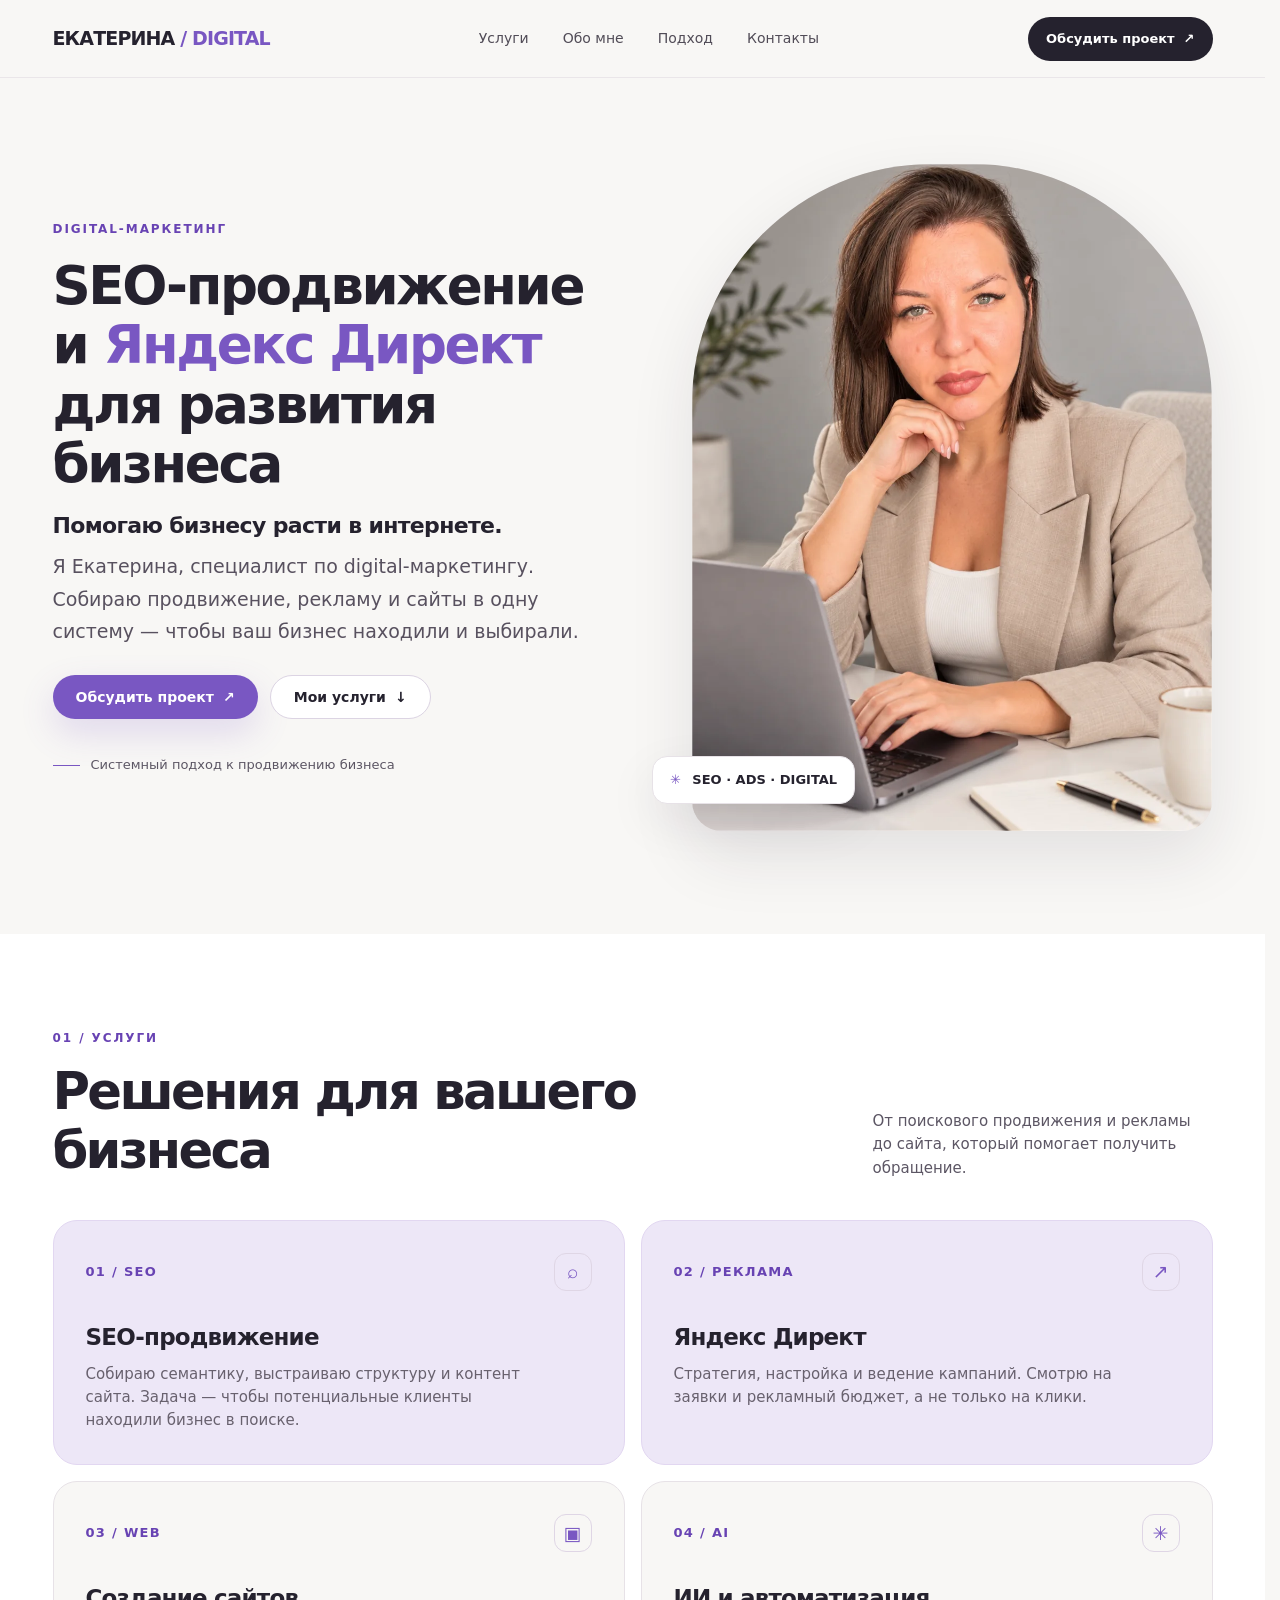
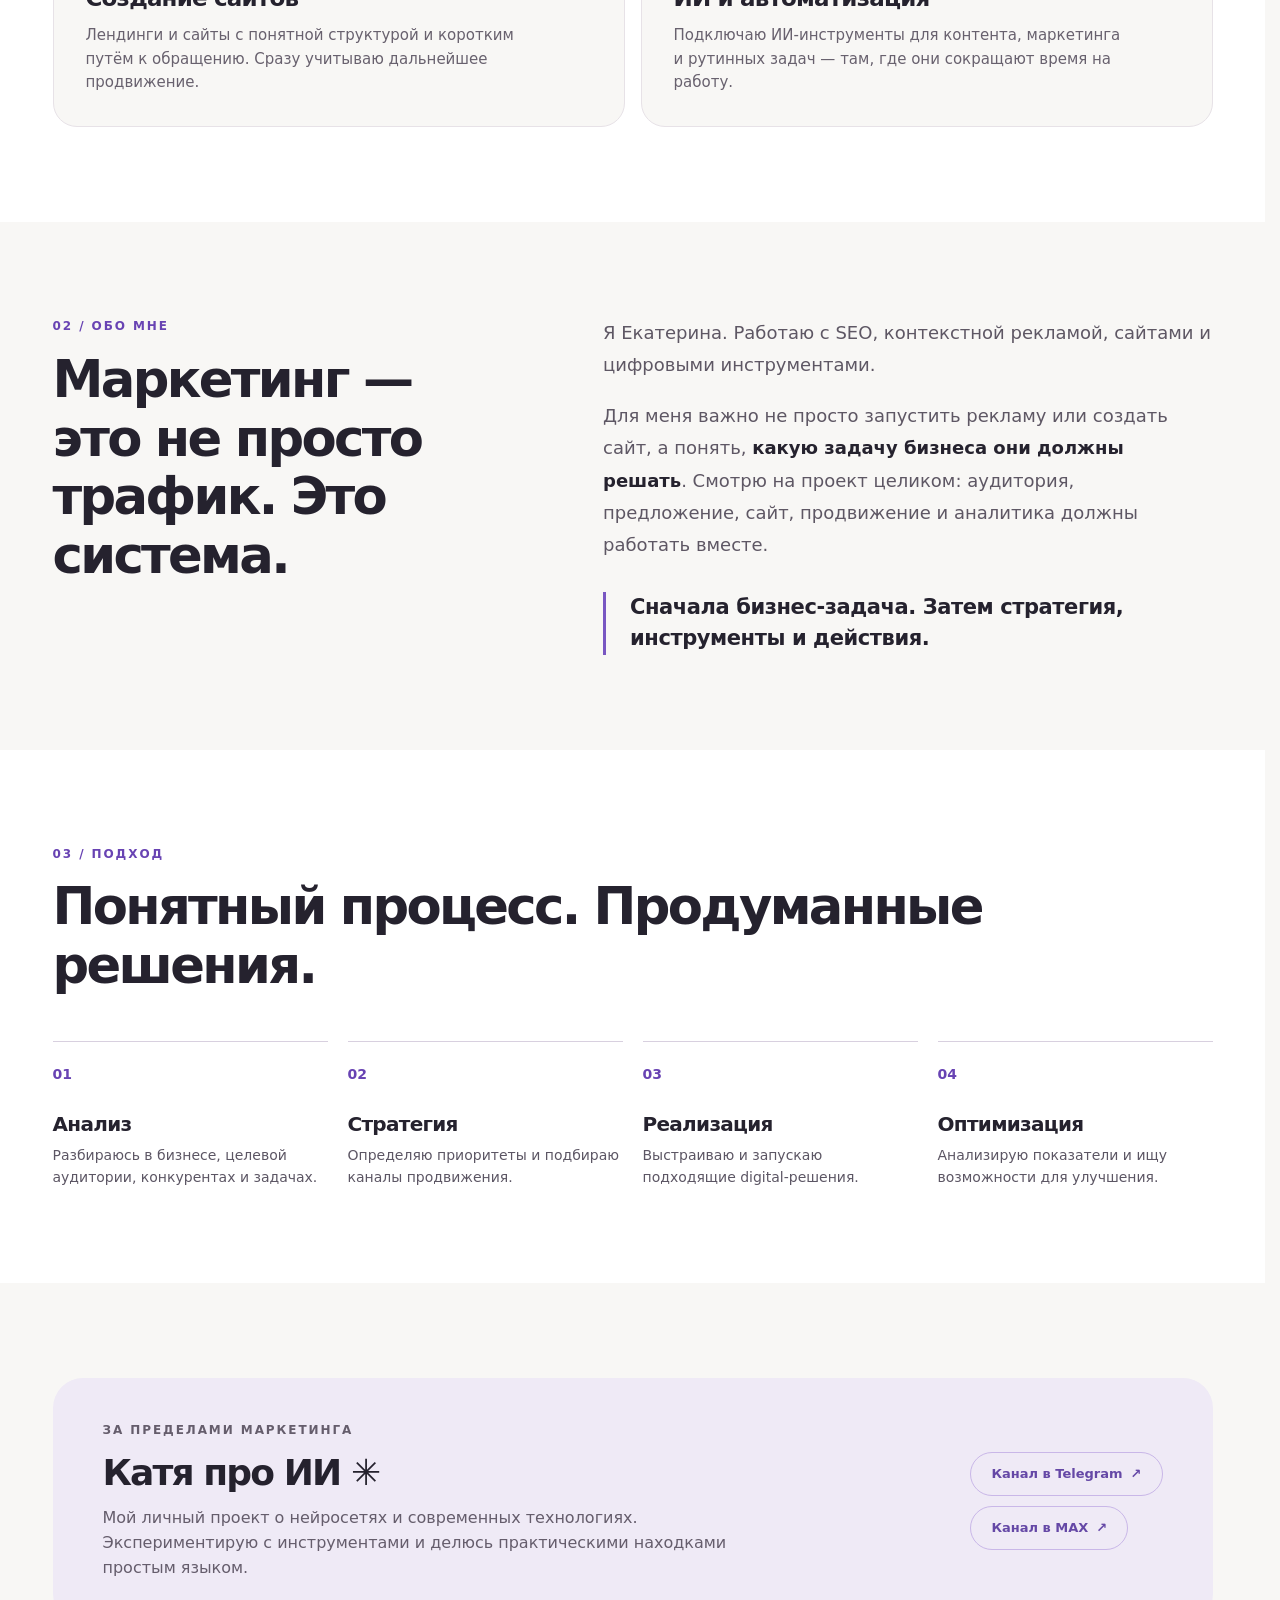
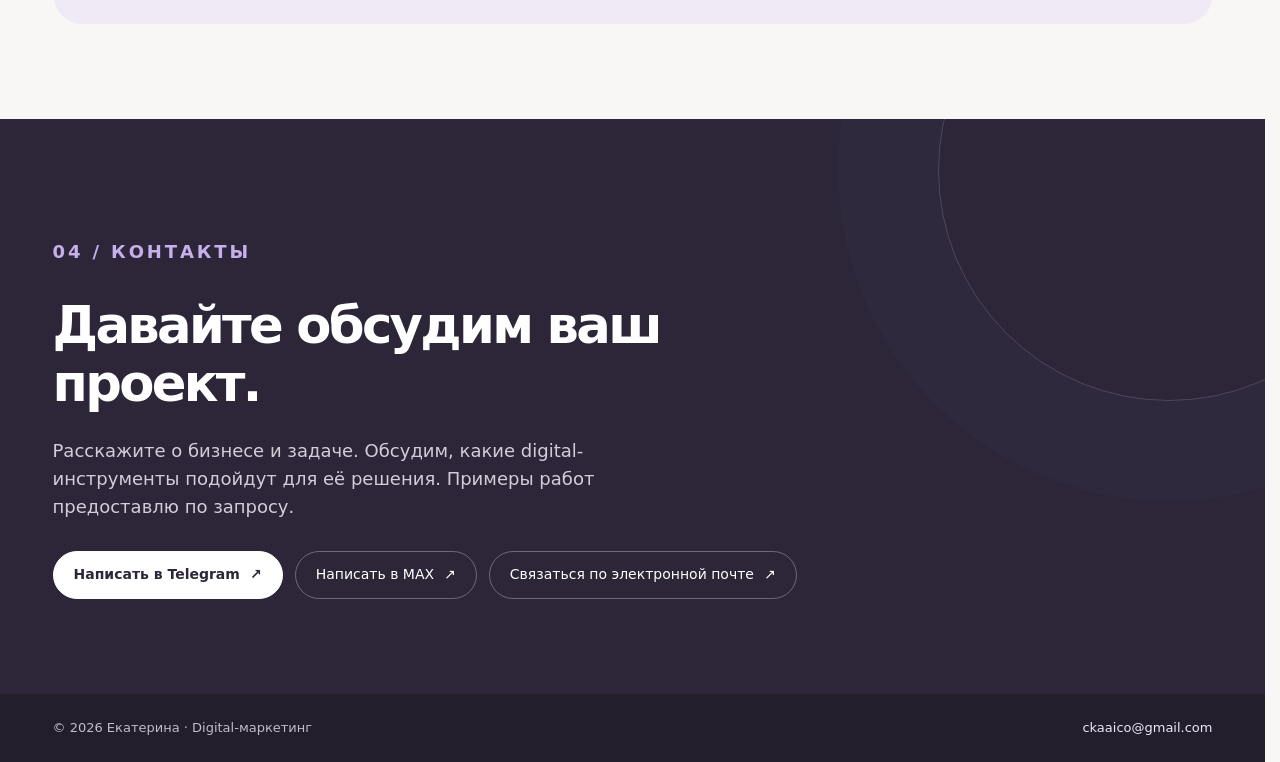
==== index.html @ 47b03be9 "пернос" ====
<!doctype html>
<html lang="ru">
<head>
<meta charset="utf-8">
<!-- Канонический адрес: https://9180760331k-tech.github.io/my-new-site/ -->
<meta name="viewport" content="width=device-width, initial-scale=1">
<meta name="theme-color" content="#f8f7f5">
<title>Екатерина — SEO-продвижение и Яндекс Директ | Digital-маркетолог</title>
<meta name="description" content="SEO-продвижение сайтов, настройка и ведение Яндекс Директ, создание сайтов и цифровые решения для бизнеса. Екатерина — специалист по digital-маркетингу. Обсудить проект.">
<meta name="robots" content="index, follow, max-image-preview:large">
<link rel="canonical" href="https://9180760331k-tech.github.io/my-new-site/">
<meta property="og:locale" content="ru_RU">
<meta property="og:type" content="website">
<meta property="og:site_name" content="Екатерина — Digital-маркетинг">
<meta property="og:title" content="Екатерина — SEO-продвижение и Яндекс Директ | Digital-маркетолог">
<meta property="og:description" content="SEO-продвижение сайтов, настройка и ведение Яндекс Директ, создание сайтов и цифровые решения для бизнеса. Екатерина — специалист по digital-маркетингу. Обсудить проект.">
<meta property="og:url" content="https://9180760331k-tech.github.io/my-new-site/">
<meta property="og:image" content="https://9180760331k-tech.github.io/my-new-site/og-image.jpg">
<meta property="og:image:secure_url" content="https://9180760331k-tech.github.io/my-new-site/og-image.jpg">
<meta property="og:image:type" content="image/jpeg">
<meta property="og:image:width" content="1200">
<meta property="og:image:height" content="630">
<meta property="og:image:alt" content="Екатерина — digital-маркетинг: SEO-продвижение и Яндекс Директ">
<meta name="twitter:card" content="summary_large_image">
<meta name="twitter:title" content="Екатерина — SEO-продвижение и Яндекс Директ | Digital-маркетолог">
<meta name="twitter:description" content="SEO-продвижение сайтов, настройка и ведение Яндекс Директ, создание сайтов и цифровые решения для бизнеса. Екатерина — специалист по digital-маркетингу. Обсудить проект.">
<meta name="twitter:image" content="https://9180760331k-tech.github.io/my-new-site/og-image.jpg">
<link rel="icon" href="favicon.svg" type="image/svg+xml">
<link rel="preload" as="image" href="assets/images/ekaterina.webp" type="image/webp" fetchpriority="high">
<link rel="stylesheet" href="assets/css/style.css">
<!-- Яндекс Вебмастер: после подтверждения сайта добавьте сюда <meta name="yandex-verification" content="КОД"> -->
<script type="application/ld+json">
{
  "@context": "https://schema.org",
  "@type": "Person",
  "name": "Екатерина",
  "jobTitle": "Специалист по digital-маркетингу",
  "description": "Digital-маркетинг: SEO-продвижение, контекстная реклама в Яндекс Директ, создание сайтов и внедрение цифровых инструментов.",
  "email": "ckaaico@gmail.com",
  "url": "https://9180760331k-tech.github.io/my-new-site/",
  "image": "https://9180760331k-tech.github.io/my-new-site/assets/images/ekaterina.webp",
  "sameAs": [
    "https://t.me/KaterinaAbora",
    "https://t.me/ai_s_katey",
    "https://max.ru/u/f9LHodD0cOK8-HxPPA3dqg0-fHJSx7zQ30fWcVkNC36_o7ZW6KzvtNd_kcQ",
    "https://max.ru/channel_katya_pro_al"
  ],
  "knowsAbout": [
    "Digital-маркетинг",
    "SEO",
    "Контекстная реклама",
    "Яндекс Директ",
    "Создание сайтов"
  ]
}
</script>
<noscript>
  <style>
    @media (max-width: 900px) {
      .nav-toggle { display: none !important; }
      .nav {
        display: flex !important;
        position: static !important;
        flex-direction: column;
        width: 100%;
        margin-top: 8px;
        border: 0;
        box-shadow: none;
        background: transparent;
        padding: 0;
      }
      .header-inner { flex-wrap: wrap; }
    }
  </style>
</noscript>
</head>
<body>
<a class="skip-link" href="#hero-title">К содержанию</a>
<header class="header" id="top">
  <div class="container header-inner">
    <a class="brand" href="#top" aria-label="Екатерина — начало страницы">ЕКАТЕРИНА<span class="brand-suffix"> / DIGITAL</span></a>
    <nav class="nav" id="site-nav" aria-label="Основное меню">
      <a href="#services">Услуги</a>
      <a href="#about">Обо мне</a>
      <a href="#approach">Подход</a>
      <a href="#contacts">Контакты</a>
    </nav>
    <div class="header-tools">
      <a class="pill" href="https://t.me/KaterinaAbora" target="_blank" rel="noopener noreferrer" aria-label="Обсудить проект в Telegram">
        <span class="pill-full">Обсудить проект</span>
        <span class="pill-short">Обсудить</span>
        <span aria-hidden="true">↗</span>
      </a>
      <button class="nav-toggle" type="button" aria-expanded="false" aria-controls="site-nav" aria-label="Открыть меню">
        <span class="nav-toggle-icon" aria-hidden="true"><span></span><span></span><span></span></span>
      </button>
    </div>
  </div>
</header>
<main id="content">
  <section class="hero" aria-labelledby="hero-title">
    <div class="container hero-grid">
      <div class="hero-text">
        <p class="eyebrow">Digital-маркетинг</p>
        <h1 id="hero-title" tabindex="-1">SEO-продвижение и <em>Яндекс Директ</em> для развития бизнеса</h1>
        <p class="lead"><strong>Помогаю бизнесу расти в интернете.</strong> Я Екатерина, специалист по digital-маркетингу. Собираю продвижение, рекламу и сайты в одну систему — чтобы ваш бизнес находили и выбирали.</p>
        <div class="buttons">
          <a class="button primary" href="https://t.me/KaterinaAbora" target="_blank" rel="noopener noreferrer">Обсудить проект <span aria-hidden="true">↗</span></a>
          <a class="button secondary" href="#services">Мои услуги <span aria-hidden="true">↓</span></a>
        </div>
        <p class="hero-note">Системный подход к продвижению бизнеса</p>
      </div>
      <div class="portrait-wrap">
        <div class="orbit" aria-hidden="true"></div>
        <div class="portrait-frame">
          <img src="assets/images/ekaterina.webp" width="1000" height="1250" alt="Екатерина — специалист по digital-маркетингу" fetchpriority="high">
        </div>
        <div class="mini-label"><span aria-hidden="true">✳</span> SEO · ADS · DIGITAL</div>
      </div>
    </div>
  </section>

  <section class="section section-white" id="services" tabindex="-1" aria-labelledby="services-title">
    <div class="container">
      <div class="section-heading">
        <div>
          <p class="eyebrow">01 / Услуги</p>
          <h2 id="services-title">Решения для вашего бизнеса</h2>
        </div>
        <p class="section-desc">От поискового продвижения и рекламы до сайта, который помогает получить обращение.</p>
      </div>
      <div class="services">
        <article class="service feature">
          <div class="service-top"><span class="service-number">01 / SEO</span><span class="service-symbol" aria-hidden="true">⌕</span></div>
          <h3>SEO-продвижение</h3>
          <p>Собираю семантику, выстраиваю структуру и контент сайта. Задача — чтобы потенциальные клиенты находили бизнес в поиске.</p>
        </article>
        <article class="service feature">
          <div class="service-top"><span class="service-number">02 / РЕКЛАМА</span><span class="service-symbol" aria-hidden="true">↗</span></div>
          <h3>Яндекс Директ</h3>
          <p>Стратегия, настройка и ведение кампаний. Смотрю на заявки и рекламный бюджет, а не только на клики.</p>
        </article>
        <article class="service">
          <div class="service-top"><span class="service-number">03 / WEB</span><span class="service-symbol" aria-hidden="true">▣</span></div>
          <h3>Создание сайтов</h3>
          <p>Лендинги и сайты с понятной структурой и коротким путём к обращению. Сразу учитываю дальнейшее продвижение.</p>
        </article>
        <article class="service">
          <div class="service-top"><span class="service-number">04 / AI</span><span class="service-symbol" aria-hidden="true">✳</span></div>
          <h3>ИИ и автоматизация</h3>
          <p>Подключаю ИИ-инструменты для контента, маркетинга и рутинных задач — там, где они сокращают время на работу.</p>
        </article>
      </div>
    </div>
  </section>

  <section class="section" id="about" tabindex="-1" aria-labelledby="about-title">
    <div class="container about-grid">
      <div>
        <p class="eyebrow">02 / Обо мне</p>
        <h2 id="about-title">Маркетинг — это не просто трафик. Это система.</h2>
      </div>
      <div class="about-copy">
        <p>Я Екатерина. Работаю с SEO, контекстной рекламой, сайтами и цифровыми инструментами.</p>
        <p>Для меня важно не просто запустить рекламу или создать сайт, а понять, <strong>какую задачу бизнеса они должны решать</strong>. Смотрю на проект целиком: аудитория, предложение, сайт, продвижение и аналитика должны работать вместе.</p>
        <blockquote class="quote">Сначала бизнес-задача. Затем стратегия, инструменты и действия.</blockquote>
      </div>
    </div>
  </section>

  <section class="section section-white" id="approach" tabindex="-1" aria-labelledby="approach-title">
    <div class="container">
      <p class="eyebrow">03 / Подход</p>
      <h2 id="approach-title">Понятный процесс. Продуманные решения.</h2>
      <ol class="steps">
        <li class="step"><span>01</span><h3>Анализ</h3><p>Разбираюсь в бизнесе, целевой аудитории, конкурентах и задачах.</p></li>
        <li class="step"><span>02</span><h3>Стратегия</h3><p>Определяю приоритеты и подбираю каналы продвижения.</p></li>
        <li class="step"><span>03</span><h3>Реализация</h3><p>Выстраиваю и запускаю подходящие digital-решения.</p></li>
        <li class="step"><span>04</span><h3>Оптимизация</h3><p>Анализирую показатели и ищу возможности для улучшения.</p></li>
      </ol>
    </div>
  </section>

  <section class="section" aria-labelledby="project-title">
    <div class="container">
      <div class="side-project">
        <div>
          <p class="eyebrow">За пределами маркетинга</p>
          <h2 id="project-title">Катя про ИИ ✳</h2>
          <p>Мой личный проект о нейросетях и современных технологиях. Экспериментирую с инструментами и делюсь практическими находками простым языком.</p>
        </div>
        <div class="side-links">
          <a class="chip" href="https://t.me/ai_s_katey" target="_blank" rel="noopener noreferrer">Канал в Telegram <span aria-hidden="true">↗</span></a>
          <a class="chip" href="https://max.ru/channel_katya_pro_al" target="_blank" rel="noopener noreferrer">Канал в MAX <span aria-hidden="true">↗</span></a>
        </div>
      </div>
    </div>
  </section>

  <section class="section contact" id="contacts" tabindex="-1" aria-labelledby="contacts-title">
    <div class="container">
      <p class="eyebrow">04 / Контакты</p>
      <h2 id="contacts-title">Давайте обсудим ваш проект.</h2>
      <p>Расскажите о бизнесе и задаче. Обсудим, какие digital-инструменты подойдут для её решения. Примеры работ предоставлю по запросу.</p>
      <address class="contact-links">
        <a href="https://t.me/KaterinaAbora" target="_blank" rel="noopener noreferrer">Написать в Telegram <span aria-hidden="true">↗</span></a>
        <a href="https://max.ru/u/f9LHodD0cOK8-HxPPA3dqg0-fHJSx7zQ30fWcVkNC36_o7ZW6KzvtNd_kcQ" target="_blank" rel="noopener noreferrer">Написать в MAX <span aria-hidden="true">↗</span></a>
        <a href="mailto:ckaaico@gmail.com">Связаться по электронной почте <span aria-hidden="true">↗</span></a>
      </address>
    </div>
  </section>
</main>
<footer class="footer">
  <div class="container footer-inner">
    <span>© <span id="year">2026</span> Екатерина · Digital-маркетинг</span>
    <a href="mailto:ckaaico@gmail.com">ckaaico@gmail.com</a>
  </div>
</footer>
<!-- Яндекс Метрика: вставьте код счётчика сюда, когда появится номер счётчика. Не добавляйте код с пустым или вымышленным id. -->
<script src="assets/js/main.js" defer></script>
</body>
</html>
---- assets/css/style.css ----
:root {
  --ink: #25222e;
  --muted: #5c5664;
  --paper: #f8f7f5;
  --white: #fff;
  --violet: #7957c2;
  --violet-ink: #6843b3;
  --line: #e7e2e7;
  --lav: #ede7f7;
  --radius: 24px;
  color-scheme: light;
}

* { box-sizing: border-box; }

html {
  scroll-behavior: smooth;
  background: var(--paper);
  scrollbar-gutter: stable;
}

body {
  margin: 0;
  background: var(--paper);
  color: var(--ink);
  font-family: Inter, "Segoe UI", system-ui, -apple-system, BlinkMacSystemFont, Arial, sans-serif;
  line-height: 1.55;
}

body.nav-lock { overflow: hidden; }

img { max-width: 100%; }

a { color: inherit; }

a:focus-visible,
button:focus-visible,
.skip-link:focus-visible {
  outline: 3px solid var(--ink);
  outline-offset: 3px;
}

.contact a:focus-visible,
.footer a:focus-visible {
  outline-color: #fff;
}

.skip-link {
  position: absolute;
  left: 16px;
  top: 12px;
  z-index: 30;
  transform: translateY(-160%);
  padding: 10px 16px;
  border-radius: 999px;
  background: #fff;
  color: var(--ink);
  font-weight: 700;
  text-decoration: none;
}

.skip-link:focus {
  transform: none;
}

.container {
  width: min(1160px, calc(100% - 48px));
  margin: auto;
}

.header {
  position: sticky;
  top: 0;
  z-index: 10;
  background: rgba(248, 247, 245, 0.93);
  backdrop-filter: blur(16px);
  border-bottom: 1px solid rgba(231, 226, 231, 0.8);
}

.header-inner {
  position: relative;
  display: flex;
  justify-content: space-between;
  align-items: center;
  min-height: 77px;
  gap: 18px;
}

.brand {
  font-size: 19px;
  font-weight: 800;
  letter-spacing: -0.045em;
  text-decoration: none;
  white-space: nowrap;
}

.brand span { color: var(--violet); }

.nav {
  display: flex;
  gap: 30px;
  align-items: center;
}

.nav a {
  text-decoration: none;
  color: #514c57;
  font-size: 14px;
  font-weight: 500;
  padding: 10px 2px;
}

.nav a:hover { color: var(--violet-ink); }

.header-tools {
  display: flex;
  align-items: center;
  gap: 8px;
  flex-shrink: 0;
}

.nav-toggle {
  display: none;
  width: 44px;
  height: 44px;
  padding: 0;
  border: 1px solid #dcd4e3;
  border-radius: 14px;
  background: #fff;
  color: var(--ink);
  align-items: center;
  justify-content: center;
  flex-shrink: 0;
  cursor: pointer;
}

.nav-toggle-icon {
  position: relative;
  display: block;
  width: 18px;
  height: 14px;
}

.nav-toggle-icon span {
  position: absolute;
  left: 0;
  width: 18px;
  height: 2px;
  border-radius: 2px;
  background: currentColor;
  transition: transform 0.2s, opacity 0.2s, top 0.2s;
}

.nav-toggle-icon span:nth-child(1) { top: 0; }
.nav-toggle-icon span:nth-child(2) { top: 6px; }
.nav-toggle-icon span:nth-child(3) { top: 12px; }

.header.is-open .nav-toggle-icon span:nth-child(1) {
  top: 6px;
  transform: rotate(45deg);
}

.header.is-open .nav-toggle-icon span:nth-child(2) { opacity: 0; }

.header.is-open .nav-toggle-icon span:nth-child(3) {
  top: 6px;
  transform: rotate(-45deg);
}

.pill,
.button {
  display: inline-flex;
  align-items: center;
  justify-content: center;
  gap: 9px;
  min-height: 44px;
  border-radius: 999px;
  text-decoration: none;
  font-weight: 700;
  font-family: inherit;
  line-height: 1.2;
  transition: transform 0.2s, background 0.2s, box-shadow 0.2s, border-color 0.2s;
}

.pill {
  padding: 0 18px;
  background: var(--ink);
  color: #fff;
  font-size: 13px;
}

.pill-short { display: none; }

.pill:hover,
.button:hover { transform: translateY(-2px); }

button { font-family: inherit; }

.hero {
  padding: 86px 0 103px;
  overflow: hidden;
}

.hero-grid {
  display: grid;
  grid-template-columns: 1.05fr 0.95fr;
  align-items: center;
  gap: 64px;
}

.hero-grid > *,
.services > *,
.about-grid > *,
.steps > * { min-width: 0; }

.eyebrow {
  margin: 0;
  font-size: 12px;
  letter-spacing: 0.16em;
  font-weight: 800;
  text-transform: uppercase;
  color: var(--violet-ink);
}

h1, h2, h3, p { margin-top: 0; }

h1, h2, h3 { overflow-wrap: break-word; }

h1 {
  font-size: clamp(32px, 4.15vw, 56px);
  line-height: 1.12;
  letter-spacing: -0.045em;
  font-weight: 800;
  margin: 18px 0 16px;
  scroll-margin-top: 96px;
}

h1 em {
  font-style: normal;
  color: var(--violet);
}

.lead {
  margin: 0;
  font-size: 19px;
  line-height: 1.7;
  color: #58515f;
  max-width: 560px;
}

.lead strong {
  display: block;
  margin-bottom: 10px;
  color: var(--ink);
  font-size: clamp(18px, 2vw, 22px);
  font-weight: 600;
  letter-spacing: -0.03em;
  line-height: 1.35;
}

.buttons {
  display: flex;
  gap: 12px;
  flex-wrap: wrap;
  margin-top: 28px;
}

.button {
  padding: 0 23px;
  font-size: 14px;
}

.button.primary {
  background: var(--violet);
  color: #fff;
  box-shadow: 0 14px 35px rgba(121, 87, 194, 0.19);
}

.button.primary:hover { background: #6843b3; }

.button.secondary {
  border: 1px solid #dcd4e3;
  background: #fff;
  color: var(--ink);
}

.hero-note {
  display: flex;
  gap: 11px;
  align-items: center;
  margin: 36px 0 0;
  font-size: 13px;
  color: var(--muted);
}

.hero-note::before {
  content: "";
  display: block;
  width: 27px;
  height: 1px;
  background: var(--violet);
  flex-shrink: 0;
}

.portrait-wrap { position: relative; }

.orbit {
  position: absolute;
  border: 1px solid #d8cbed;
  border-radius: 50%;
  height: 530px;
  width: 530px;
  right: -85px;
  top: 5%;
  z-index: -1;
}

.portrait-frame {
  position: relative;
  isolation: isolate;
  border-radius: 240px 240px 30px 30px;
  overflow: hidden;
  background: #e9e3e0;
  box-shadow: 0 26px 65px rgba(43, 34, 52, 0.1);
  aspect-ratio: 0.78;
}

.portrait-frame img {
  height: 100%;
  width: 100%;
  object-fit: cover;
  object-position: 50% 28%;
  display: block;
}

.portrait-frame::after {
  content: "";
  position: absolute;
  inset: 0;
  box-shadow: inset 0 0 0 1px rgba(255, 255, 255, 0.25);
  pointer-events: none;
}

.mini-label {
  position: absolute;
  bottom: 27px;
  left: -40px;
  background: #fff;
  border: 1px solid var(--line);
  box-shadow: 0 18px 50px rgba(35, 26, 55, 0.08);
  border-radius: 15px;
  padding: 13px 17px;
  font-weight: 700;
  font-size: 13px;
}

.mini-label span {
  color: var(--violet);
  margin-right: 7px;
}

.section {
  padding: 95px 0;
  scroll-margin-top: 96px;
}

.section-white { background: var(--white); }

.section-heading {
  display: flex;
  justify-content: space-between;
  align-items: end;
  gap: 30px;
  margin-bottom: 40px;
}

.section-heading h2 { max-width: 720px; }

h2 {
  font-size: clamp(34px, 4vw, 52px);
  letter-spacing: -0.052em;
  line-height: 1.15;
  margin: 14px 0 0;
}

h3 {
  font-size: 23px;
  letter-spacing: -0.035em;
  line-height: 1.3;
  margin-bottom: 10px;
}

.section-desc {
  max-width: 340px;
  color: var(--muted);
  font-size: 15px;
  margin: 0;
}

.services {
  display: grid;
  grid-template-columns: repeat(2, minmax(0, 1fr));
  gap: 16px;
}

.service {
  border: 1px solid var(--line);
  background: var(--paper);
  padding: 32px;
  border-radius: var(--radius);
  min-height: 228px;
}

.service.feature {
  background: var(--lav);
  border-color: #e2d7f1;
}

.service-top {
  display: flex;
  justify-content: space-between;
  align-items: center;
  margin-bottom: 32px;
}

.service-number {
  font-size: 13px;
  letter-spacing: 0.1em;
  font-weight: 800;
  color: var(--violet-ink);
}

.service-symbol {
  width: 38px;
  height: 38px;
  border: 1px solid #dfd6e5;
  border-radius: 12px;
  display: grid;
  place-items: center;
  color: var(--violet);
  font-size: 19px;
}

.service p {
  margin: 0;
  color: #68616e;
  max-width: 460px;
  font-size: 15px;
}

.about-grid {
  display: grid;
  grid-template-columns: 0.85fr 1.15fr;
  gap: 100px;
}

.about-copy {
  font-size: 18px;
  color: #5e5764;
  line-height: 1.8;
}

.about-copy p { margin: 0 0 1em; }

.about-copy p:last-of-type { margin-bottom: 0; }

.about-copy strong { color: var(--ink); }

.quote {
  border: 0;
  border-left: 3px solid var(--violet);
  padding-left: 24px;
  margin: 30px 0 0;
  font-size: 21px;
  font-weight: 600;
  letter-spacing: -0.02em;
  line-height: 1.5;
  color: var(--ink);
}

.steps {
  display: grid;
  grid-template-columns: repeat(4, minmax(0, 1fr));
  gap: 20px;
  margin: 46px 0 0;
  padding: 0;
  list-style: none;
}

.step { border-top: 1px solid #d8d0df; padding-top: 20px; }

.step span {
  font-weight: 800;
  color: var(--violet-ink);
  font-size: 14px;
}

.step h3 { font-size: 20px; margin: 24px 0 8px; }

.step p {
  color: var(--muted);
  font-size: 14px;
  margin: 0;
}

.side-project {
  display: flex;
  justify-content: space-between;
  gap: 40px;
  align-items: center;
  background: #efeaf6;
  border-radius: 30px;
  padding: 43px 50px;
}

.side-project h2 {
  margin: 12px 0 13px;
  font-size: 36px;
}

.side-project p {
  max-width: 630px;
  color: #655d6c;
  margin: 0;
}

.side-links {
  display: flex;
  flex-direction: column;
  align-items: flex-start;
  gap: 10px;
  flex-shrink: 0;
}

.chip {
  display: inline-flex;
  align-items: center;
  justify-content: center;
  gap: 8px;
  min-height: 44px;
  margin: 0;
  border: 1px solid #c9b7e8;
  white-space: nowrap;
  border-radius: 999px;
  padding: 10px 20px;
  color: #6548a6;
  font-size: 13px;
  font-weight: 700;
  text-decoration: none;
}

a.chip:hover {
  border-color: #7957c2;
  color: #6843b3;
}

.contact {
  background: #2c2638;
  color: #fff;
  position: relative;
  overflow: hidden;
}

.contact::before {
  content: "";
  position: absolute;
  width: 460px;
  height: 460px;
  border-radius: 50%;
  border: 1px solid #514760;
  right: -135px;
  top: -180px;
  box-shadow: 0 0 0 100px rgba(132, 100, 190, 0.04);
}

.contact h2 { max-width: 750px; }

.contact .eyebrow { color: #c6afea; }

.contact p {
  font-size: 18px;
  color: #d4ccd9;
  max-width: 600px;
  margin: 24px 0 30px;
}

.contact-links {
  display: flex;
  gap: 12px;
  flex-wrap: wrap;
  position: relative;
  margin: 0;
  font-style: normal;
}

.contact-links a {
  display: inline-flex;
  gap: 10px;
  align-items: center;
  justify-content: center;
  min-height: 48px;
  border: 1px solid #70667a;
  border-radius: 999px;
  padding: 12px 20px;
  color: #fff;
  text-decoration: none;
  font-size: 14px;
}

.contact-links a:first-child {
  background: #fff;
  color: #2c2638;
  border-color: #fff;
  font-weight: 700;
}

.contact-links a:hover { border-color: #d3bdf0; }

.footer {
  padding: 24px 0;
  background: #221e2b;
  color: #c4bcc8;
  font-size: 13px;
}

.footer-inner {
  display: flex;
  justify-content: space-between;
  gap: 20px;
}

.footer a {
  color: #efe6fb;
  text-decoration: none;
}

.footer a:hover { text-decoration: underline; }

section[tabindex="-1"]:focus {
  outline: none;
}

@media (max-width: 900px) {
  .header-inner { gap: 10px; }
  .nav-toggle { display: inline-flex; }

  .nav {
    display: none;
    position: absolute;
    z-index: 20;
    top: calc(100% + 8px);
    left: 0;
    right: 0;
    flex-direction: column;
    align-items: stretch;
    gap: 0;
    padding: 6px 0 12px;
    background: rgba(248, 247, 245, 0.98);
    border: 1px solid rgba(231, 226, 231, 0.95);
    border-radius: 18px;
    box-shadow: 0 18px 40px rgba(35, 26, 55, 0.08);
  }

  .header.is-open .nav { display: flex; }

  .nav a {
    min-height: 48px;
    padding: 12px 16px;
    font-size: 16px;
    font-weight: 600;
    display: flex;
    align-items: center;
  }

  .hero { padding: 55px 0 75px; }
  .hero-grid { gap: 28px; }
  .mini-label { left: -12px; }
  .orbit { display: none; }
  .about-grid { gap: 45px; }
  .steps { grid-template-columns: repeat(2, minmax(0, 1fr)); }
}

@media (max-width: 640px) {
  .container { width: min(100% - 32px, 500px); }
  .header-inner { min-height: 67px; }
  .brand { font-size: 16px; }
  .pill { padding: 0 14px; font-size: 13px; }
  .hero { padding: 40px 0 64px; }
  .hero-grid {
    grid-template-columns: 1fr;
    gap: 36px;
  }
  .hero-text { order: 1; }
  .portrait-wrap {
    order: 2;
    max-width: 390px;
    width: 90%;
    margin: auto;
  }
  .portrait-frame {
    aspect-ratio: 0.94;
    border-radius: 190px 190px 24px 24px;
  }
  .mini-label {
    left: 0;
    bottom: 18px;
    font-size: 12px;
    max-width: calc(100% - 8px);
  }
  .eyebrow { font-size: 11px; letter-spacing: 0.12em; }
  h1 {
    font-size: clamp(30px, 8.4vw, 40px);
    margin: 14px 0 12px;
  }
  .lead { font-size: 16px; }
  .hero-note { margin-top: 24px; }
  .section { padding: 68px 0; }
  .section-heading { display: block; }
  .section-desc { margin-top: 16px; }
  .services,
  .about-grid { grid-template-columns: 1fr; gap: 12px; }
  .service { min-height: 0; padding: 24px; }
  .service-top { margin-bottom: 19px; }
  .steps { gap: 18px; }
  .side-project {
    display: block;
    padding: 29px 24px;
  }
  .side-project h2 { font-size: 31px; }
  .side-links { margin-top: 23px; }
  .contact-links { flex-direction: column; align-items: stretch; }
  .footer-inner { flex-direction: column; gap: 8px; }
  .about-copy { font-size: 16px; }
  .quote { font-size: 19px; }
}

@media (max-width: 480px) {
  .brand-suffix { display: none; }
  .header-inner { gap: 8px; }
}

@media (max-width: 360px) {
  .pill-full { display: none; }
  .pill-short { display: inline; }
}

@media (prefers-reduced-motion: reduce) {
  html { scroll-behavior: auto; }

  *,
  *::before,
  *::after {
    transition: none !important;
    animation: none !important;
  }

  .pill:hover,
  .button:hover { transform: none; }
}
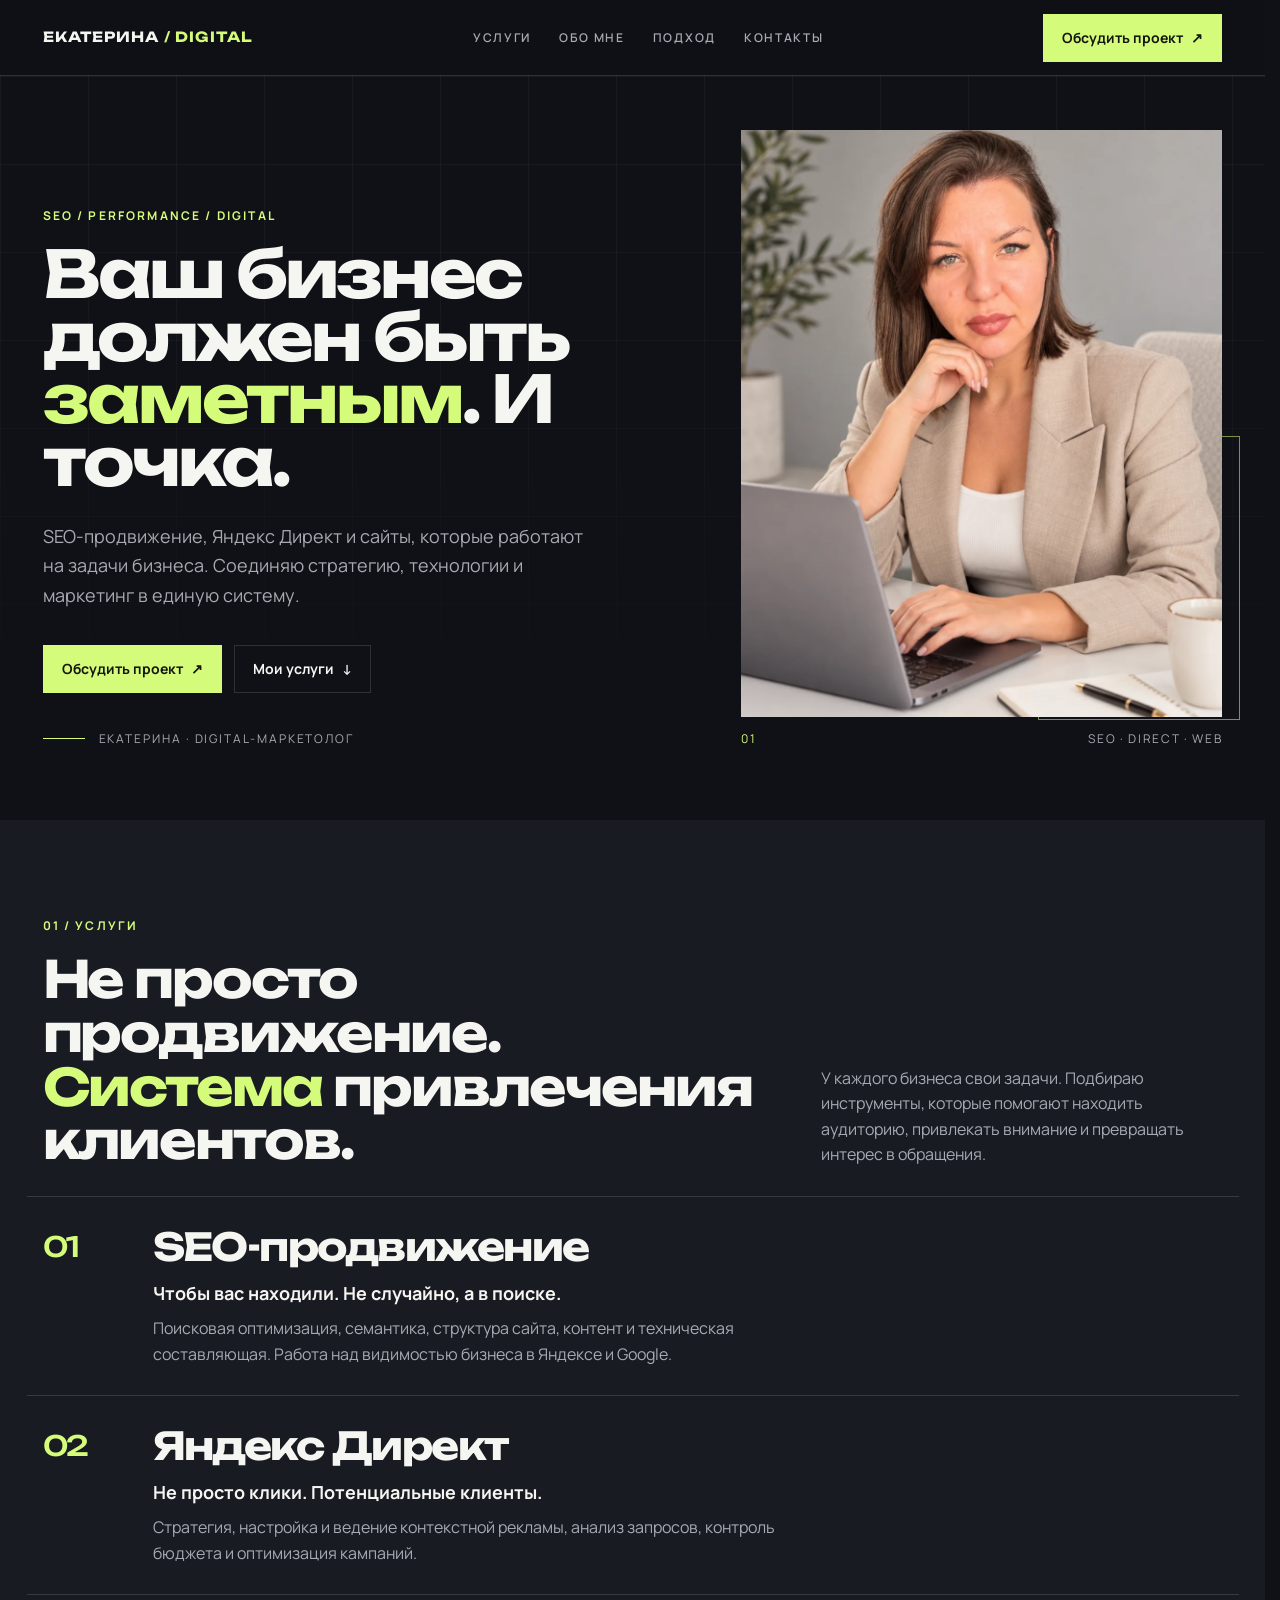
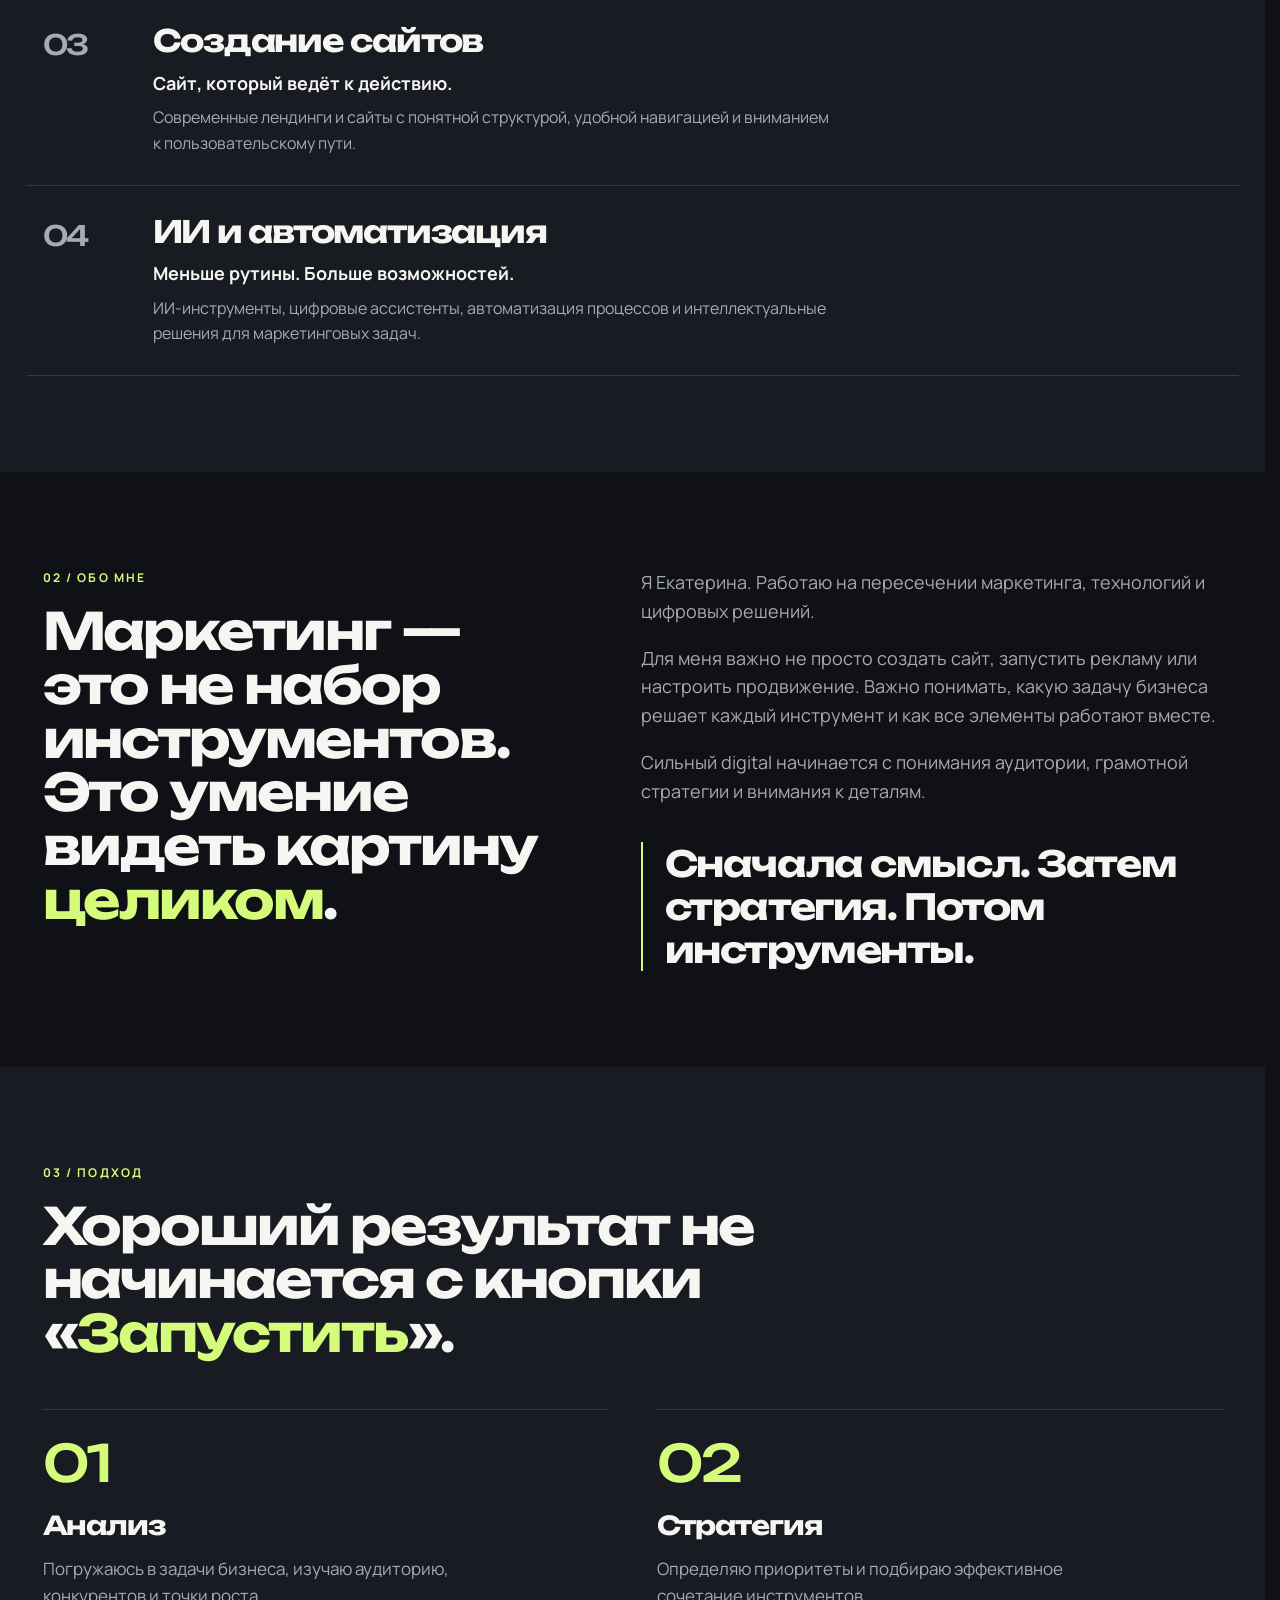
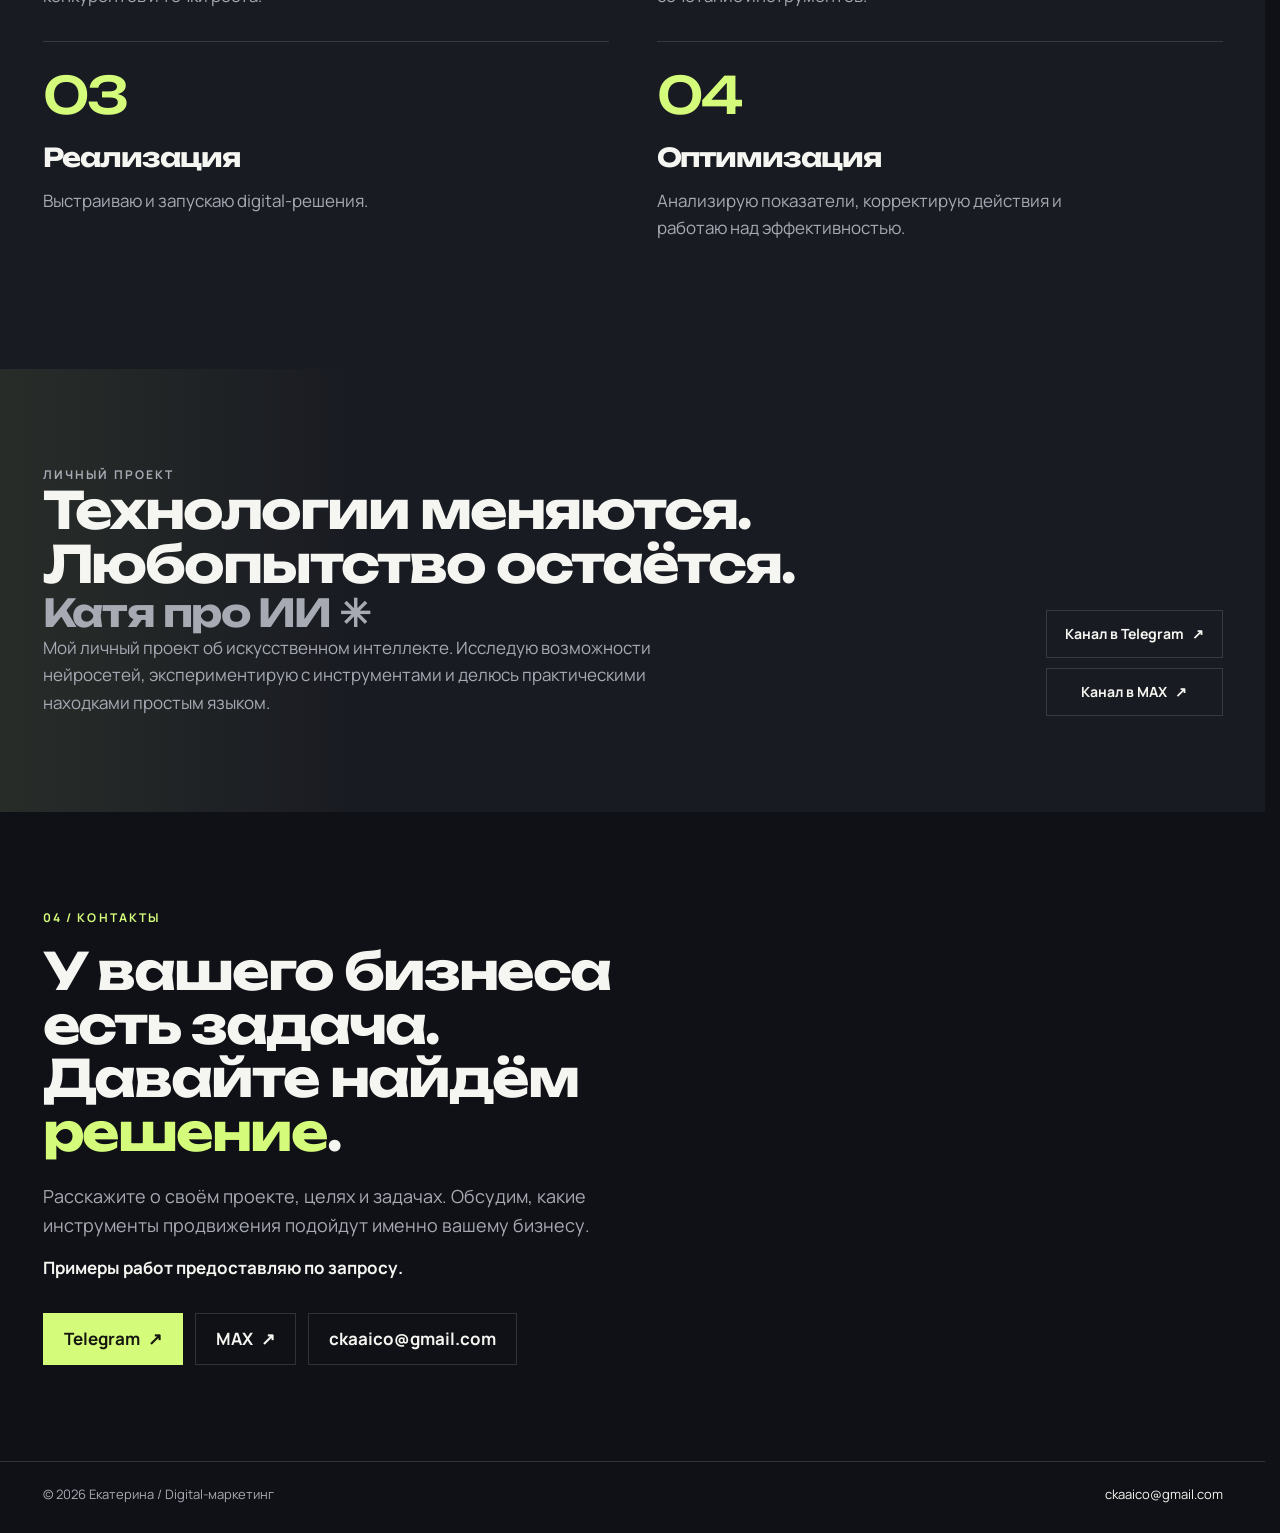
==== commit 55aa44a1: "черный лайм" ====
--- a/index.html
+++ b/index.html
@@ -2,9 +2,10 @@
 <html lang="ru">
 <head>
 <meta charset="utf-8">
+<script>document.documentElement.classList.add("js");</script>
 <!-- Канонический адрес: https://9180760331k-tech.github.io/my-new-site/ -->
 <meta name="viewport" content="width=device-width, initial-scale=1">
-<meta name="theme-color" content="#f8f7f5">
+<meta name="theme-color" content="#101116">
 <title>Екатерина — SEO-продвижение и Яндекс Директ | Digital-маркетолог</title>
 <meta name="description" content="SEO-продвижение сайтов, настройка и ведение Яндекс Директ, создание сайтов и цифровые решения для бизнеса. Екатерина — специалист по digital-маркетингу. Обсудить проект.">
 <meta name="robots" content="index, follow, max-image-preview:large">
@@ -26,6 +27,7 @@
 <meta name="twitter:description" content="SEO-продвижение сайтов, настройка и ведение Яндекс Директ, создание сайтов и цифровые решения для бизнеса. Екатерина — специалист по digital-маркетингу. Обсудить проект.">
 <meta name="twitter:image" content="https://9180760331k-tech.github.io/my-new-site/og-image.jpg">
 <link rel="icon" href="favicon.svg" type="image/svg+xml">
+<link rel="preload" href="assets/fonts/unbounded-cyrillic.woff2" as="font" type="font/woff2" crossorigin>
 <link rel="preload" as="image" href="assets/images/ekaterina.webp" type="image/webp" fetchpriority="high">
 <link rel="stylesheet" href="assets/css/style.css">
 <!-- Яндекс Вебмастер: после подтверждения сайта добавьте сюда <meta name="yandex-verification" content="КОД"> -->
@@ -56,20 +58,19 @@
 </script>
 <noscript>
   <style>
-    @media (max-width: 900px) {
+    .reveal { opacity: 1 !important; transform: none !important; }
+    @media (max-width: 960px) {
       .nav-toggle { display: none !important; }
       .nav {
         display: flex !important;
         position: static !important;
-        flex-direction: column;
         width: 100%;
         margin-top: 8px;
         border: 0;
-        box-shadow: none;
         background: transparent;
         padding: 0;
       }
-      .header-inner { flex-wrap: wrap; }
+      .header-inner { flex-wrap: wrap; height: auto; padding: 12px 0; }
     }
   </style>
 </noscript>
@@ -100,55 +101,67 @@
 <main id="content">
   <section class="hero" aria-labelledby="hero-title">
     <div class="container hero-grid">
-      <div class="hero-text">
-        <p class="eyebrow">Digital-маркетинг</p>
-        <h1 id="hero-title" tabindex="-1">SEO-продвижение и <em>Яндекс Директ</em> для развития бизнеса</h1>
-        <p class="lead"><strong>Помогаю бизнесу расти в интернете.</strong> Я Екатерина, специалист по digital-маркетингу. Собираю продвижение, рекламу и сайты в одну систему — чтобы ваш бизнес находили и выбирали.</p>
+      <div class="hero-copy">
+        <p class="eyebrow">SEO / Performance / Digital</p>
+        <h1 id="hero-title" tabindex="-1">Ваш бизнес должен быть <em>заметным</em>. И точка.</h1>
+        <p class="lead">SEO-продвижение, Яндекс Директ и сайты, которые работают на задачи бизнеса. Соединяю стратегию, технологии и маркетинг в единую систему.</p>
         <div class="buttons">
           <a class="button primary" href="https://t.me/KaterinaAbora" target="_blank" rel="noopener noreferrer">Обсудить проект <span aria-hidden="true">↗</span></a>
           <a class="button secondary" href="#services">Мои услуги <span aria-hidden="true">↓</span></a>
         </div>
-        <p class="hero-note">Системный подход к продвижению бизнеса</p>
+        <p class="hero-rail">Екатерина · digital-маркетолог</p>
       </div>
       <div class="portrait-wrap">
-        <div class="orbit" aria-hidden="true"></div>
+        <div class="portrait-mark" aria-hidden="true"></div>
         <div class="portrait-frame">
           <img src="assets/images/ekaterina.webp" width="1000" height="1250" alt="Екатерина — специалист по digital-маркетингу" fetchpriority="high">
         </div>
-        <div class="mini-label"><span aria-hidden="true">✳</span> SEO · ADS · DIGITAL</div>
-      </div>
-    </div>
-  </section>
-
-  <section class="section section-white" id="services" tabindex="-1" aria-labelledby="services-title">
+        <p class="portrait-caption"><span>01</span> SEO · Direct · Web</p>
+      </div>
+    </div>
+  </section>
+
+  <section class="section section-alt" id="services" tabindex="-1" aria-labelledby="services-title">
     <div class="container">
-      <div class="section-heading">
+      <div class="section-head reveal">
         <div>
           <p class="eyebrow">01 / Услуги</p>
-          <h2 id="services-title">Решения для вашего бизнеса</h2>
+          <h2 id="services-title">Не просто продвижение. <em>Система</em> привлечения клиентов.</h2>
         </div>
-        <p class="section-desc">От поискового продвижения и рекламы до сайта, который помогает получить обращение.</p>
+        <p class="section-desc">У каждого бизнеса свои задачи. Подбираю инструменты, которые помогают находить аудиторию, привлекать внимание и превращать интерес в обращения.</p>
       </div>
       <div class="services">
-        <article class="service feature">
-          <div class="service-top"><span class="service-number">01 / SEO</span><span class="service-symbol" aria-hidden="true">⌕</span></div>
-          <h3>SEO-продвижение</h3>
-          <p>Собираю семантику, выстраиваю структуру и контент сайта. Задача — чтобы потенциальные клиенты находили бизнес в поиске.</p>
-        </article>
-        <article class="service feature">
-          <div class="service-top"><span class="service-number">02 / РЕКЛАМА</span><span class="service-symbol" aria-hidden="true">↗</span></div>
-          <h3>Яндекс Директ</h3>
-          <p>Стратегия, настройка и ведение кампаний. Смотрю на заявки и рекламный бюджет, а не только на клики.</p>
-        </article>
-        <article class="service">
-          <div class="service-top"><span class="service-number">03 / WEB</span><span class="service-symbol" aria-hidden="true">▣</span></div>
-          <h3>Создание сайтов</h3>
-          <p>Лендинги и сайты с понятной структурой и коротким путём к обращению. Сразу учитываю дальнейшее продвижение.</p>
-        </article>
-        <article class="service">
-          <div class="service-top"><span class="service-number">04 / AI</span><span class="service-symbol" aria-hidden="true">✳</span></div>
-          <h3>ИИ и автоматизация</h3>
-          <p>Подключаю ИИ-инструменты для контента, маркетинга и рутинных задач — там, где они сокращают время на работу.</p>
+        <article class="service service-priority reveal">
+          <span class="service-index">01</span>
+          <div>
+            <h3>SEO-продвижение</h3>
+            <p class="service-line">Чтобы вас находили. Не случайно, а в поиске.</p>
+            <p>Поисковая оптимизация, семантика, структура сайта, контент и техническая составляющая. Работа над видимостью бизнеса в Яндексе и Google.</p>
+          </div>
+        </article>
+        <article class="service service-priority reveal">
+          <span class="service-index">02</span>
+          <div>
+            <h3>Яндекс Директ</h3>
+            <p class="service-line">Не просто клики. Потенциальные клиенты.</p>
+            <p>Стратегия, настройка и ведение контекстной рекламы, анализ запросов, контроль бюджета и оптимизация кампаний.</p>
+          </div>
+        </article>
+        <article class="service reveal">
+          <span class="service-index">03</span>
+          <div>
+            <h3>Создание сайтов</h3>
+            <p class="service-line">Сайт, который ведёт к действию.</p>
+            <p>Современные лендинги и сайты с понятной структурой, удобной навигацией и вниманием к пользовательскому пути.</p>
+          </div>
+        </article>
+        <article class="service reveal">
+          <span class="service-index">04</span>
+          <div>
+            <h3>ИИ и автоматизация</h3>
+            <p class="service-line">Меньше рутины. Больше возможностей.</p>
+            <p>ИИ-инструменты, цифровые ассистенты, автоматизация процессов и интеллектуальные решения для маркетинговых задач.</p>
+          </div>
         </article>
       </div>
     </div>
@@ -156,63 +169,68 @@
 
   <section class="section" id="about" tabindex="-1" aria-labelledby="about-title">
     <div class="container about-grid">
-      <div>
+      <div class="reveal">
         <p class="eyebrow">02 / Обо мне</p>
-        <h2 id="about-title">Маркетинг — это не просто трафик. Это система.</h2>
-      </div>
-      <div class="about-copy">
-        <p>Я Екатерина. Работаю с SEO, контекстной рекламой, сайтами и цифровыми инструментами.</p>
-        <p>Для меня важно не просто запустить рекламу или создать сайт, а понять, <strong>какую задачу бизнеса они должны решать</strong>. Смотрю на проект целиком: аудитория, предложение, сайт, продвижение и аналитика должны работать вместе.</p>
-        <blockquote class="quote">Сначала бизнес-задача. Затем стратегия, инструменты и действия.</blockquote>
-      </div>
-    </div>
-  </section>
-
-  <section class="section section-white" id="approach" tabindex="-1" aria-labelledby="approach-title">
+        <h2 id="about-title">Маркетинг — это не набор инструментов. Это умение видеть картину <em>целиком</em>.</h2>
+      </div>
+      <div class="about-copy reveal">
+        <p>Я Екатерина. Работаю на пересечении маркетинга, технологий и цифровых решений.</p>
+        <p>Для меня важно не просто создать сайт, запустить рекламу или настроить продвижение. Важно понимать, какую задачу бизнеса решает каждый инструмент и как все элементы работают вместе.</p>
+        <p>Сильный digital начинается с понимания аудитории, грамотной стратегии и внимания к деталям.</p>
+        <blockquote class="quote">Сначала смысл. Затем стратегия. Потом инструменты.</blockquote>
+      </div>
+    </div>
+  </section>
+
+  <section class="section section-alt" id="approach" tabindex="-1" aria-labelledby="approach-title">
     <div class="container">
-      <p class="eyebrow">03 / Подход</p>
-      <h2 id="approach-title">Понятный процесс. Продуманные решения.</h2>
+      <div class="reveal">
+        <p class="eyebrow">03 / Подход</p>
+        <h2 id="approach-title">Хороший результат не начинается с кнопки «<em>Запустить</em>».</h2>
+      </div>
       <ol class="steps">
-        <li class="step"><span>01</span><h3>Анализ</h3><p>Разбираюсь в бизнесе, целевой аудитории, конкурентах и задачах.</p></li>
-        <li class="step"><span>02</span><h3>Стратегия</h3><p>Определяю приоритеты и подбираю каналы продвижения.</p></li>
-        <li class="step"><span>03</span><h3>Реализация</h3><p>Выстраиваю и запускаю подходящие digital-решения.</p></li>
-        <li class="step"><span>04</span><h3>Оптимизация</h3><p>Анализирую показатели и ищу возможности для улучшения.</p></li>
+        <li class="step reveal"><span>01</span><h3>Анализ</h3><p>Погружаюсь в задачи бизнеса, изучаю аудиторию, конкурентов и точки роста.</p></li>
+        <li class="step reveal"><span>02</span><h3>Стратегия</h3><p>Определяю приоритеты и подбираю эффективное сочетание инструментов.</p></li>
+        <li class="step reveal"><span>03</span><h3>Реализация</h3><p>Выстраиваю и запускаю digital-решения.</p></li>
+        <li class="step reveal"><span>04</span><h3>Оптимизация</h3><p>Анализирую показатели, корректирую действия и работаю над эффективностью.</p></li>
       </ol>
     </div>
   </section>
 
-  <section class="section" aria-labelledby="project-title">
-    <div class="container">
-      <div class="side-project">
-        <div>
-          <p class="eyebrow">За пределами маркетинга</p>
-          <h2 id="project-title">Катя про ИИ ✳</h2>
-          <p>Мой личный проект о нейросетях и современных технологиях. Экспериментирую с инструментами и делюсь практическими находками простым языком.</p>
-        </div>
-        <div class="side-links">
-          <a class="chip" href="https://t.me/ai_s_katey" target="_blank" rel="noopener noreferrer">Канал в Telegram <span aria-hidden="true">↗</span></a>
-          <a class="chip" href="https://max.ru/channel_katya_pro_al" target="_blank" rel="noopener noreferrer">Канал в MAX <span aria-hidden="true">↗</span></a>
-        </div>
+  <section class="section journal" aria-labelledby="project-title">
+    <div class="container journal-grid">
+      <div class="reveal">
+        <p class="eyebrow">Личный проект</p>
+        <h2 id="project-title">Технологии меняются. Любопытство остаётся.</h2>
+        <p class="journal-kicker">Катя про ИИ ✳</p>
+        <p>Мой личный проект об искусственном интеллекте. Исследую возможности нейросетей, экспериментирую с инструментами и делюсь практическими находками простым языком.</p>
+      </div>
+      <div class="side-links reveal">
+        <a class="chip" href="https://t.me/ai_s_katey" target="_blank" rel="noopener noreferrer">Канал в Telegram <span aria-hidden="true">↗</span></a>
+        <a class="chip" href="https://max.ru/channel_katya_pro_al" target="_blank" rel="noopener noreferrer">Канал в MAX <span aria-hidden="true">↗</span></a>
       </div>
     </div>
   </section>
 
   <section class="section contact" id="contacts" tabindex="-1" aria-labelledby="contacts-title">
     <div class="container">
-      <p class="eyebrow">04 / Контакты</p>
-      <h2 id="contacts-title">Давайте обсудим ваш проект.</h2>
-      <p>Расскажите о бизнесе и задаче. Обсудим, какие digital-инструменты подойдут для её решения. Примеры работ предоставлю по запросу.</p>
+      <div class="reveal">
+        <p class="eyebrow">04 / Контакты</p>
+        <h2 id="contacts-title">У вашего бизнеса есть задача. Давайте найдём <em>решение</em>.</h2>
+        <p class="contact-lead">Расскажите о своём проекте, целях и задачах. Обсудим, какие инструменты продвижения подойдут именно вашему бизнесу.</p>
+        <p class="contact-note">Примеры работ предоставляю по запросу.</p>
+      </div>
       <address class="contact-links">
-        <a href="https://t.me/KaterinaAbora" target="_blank" rel="noopener noreferrer">Написать в Telegram <span aria-hidden="true">↗</span></a>
-        <a href="https://max.ru/u/f9LHodD0cOK8-HxPPA3dqg0-fHJSx7zQ30fWcVkNC36_o7ZW6KzvtNd_kcQ" target="_blank" rel="noopener noreferrer">Написать в MAX <span aria-hidden="true">↗</span></a>
-        <a href="mailto:ckaaico@gmail.com">Связаться по электронной почте <span aria-hidden="true">↗</span></a>
+        <a href="https://t.me/KaterinaAbora" target="_blank" rel="noopener noreferrer">Telegram <span aria-hidden="true">↗</span></a>
+        <a href="https://max.ru/u/f9LHodD0cOK8-HxPPA3dqg0-fHJSx7zQ30fWcVkNC36_o7ZW6KzvtNd_kcQ" target="_blank" rel="noopener noreferrer">MAX <span aria-hidden="true">↗</span></a>
+        <a href="mailto:ckaaico@gmail.com">ckaaico@gmail.com</a>
       </address>
     </div>
   </section>
 </main>
 <footer class="footer">
   <div class="container footer-inner">
-    <span>© <span id="year">2026</span> Екатерина · Digital-маркетинг</span>
+    <span>© <span id="year">2026</span> Екатерина / Digital-маркетинг</span>
     <a href="mailto:ckaaico@gmail.com">ckaaico@gmail.com</a>
   </div>
 </footer>
--- a/assets/css/style.css
+++ b/assets/css/style.css
@@ -1,121 +1,150 @@
+@font-face {
+  font-family: Unbounded;
+  src: url("../fonts/unbounded-cyrillic.woff2") format("woff2");
+  font-weight: 200 900;
+  font-style: normal;
+  font-display: swap;
+  unicode-range: U+0301, U+0400-045F, U+0490-0491, U+04B0-04B1, U+2116;
+}
+
+@font-face {
+  font-family: Unbounded;
+  src: url("../fonts/unbounded-latin.woff2") format("woff2");
+  font-weight: 200 900;
+  font-style: normal;
+  font-display: swap;
+  unicode-range: U+0000-00FF, U+0131, U+0152-0153, U+02BB-02BC, U+02C6, U+02DA, U+02DC, U+0304, U+0308, U+0329, U+2000-206F, U+20AC, U+2122, U+2190-21FF, U+2212, U+2215, U+FEFF, U+FFFD;
+}
+
+@font-face {
+  font-family: Manrope;
+  src: url("../fonts/manrope-cyrillic.woff2") format("woff2");
+  font-weight: 200 800;
+  font-style: normal;
+  font-display: swap;
+  unicode-range: U+0301, U+0400-045F, U+0490-0491, U+04B0-04B1, U+2116;
+}
+
+@font-face {
+  font-family: Manrope;
+  src: url("../fonts/manrope-latin.woff2") format("woff2");
+  font-weight: 200 800;
+  font-style: normal;
+  font-display: swap;
+  unicode-range: U+0000-00FF, U+0131, U+0152-0153, U+02BB-02BC, U+02C6, U+02DA, U+02DC, U+0304, U+0308, U+0329, U+2000-206F, U+20AC, U+2122, U+2190-21FF, U+2212, U+2215, U+FEFF, U+FFFD;
+}
+
 :root {
-  --ink: #25222e;
-  --muted: #5c5664;
-  --paper: #f8f7f5;
-  --white: #fff;
-  --violet: #7957c2;
-  --violet-ink: #6843b3;
-  --line: #e7e2e7;
-  --lav: #ede7f7;
-  --radius: 24px;
-  color-scheme: light;
+  --bg: #101116;
+  --bg-alt: #191b22;
+  --ink: #f5f5f1;
+  --muted: #a7a9b3;
+  --lime: #d5fb7b;
+  --line: rgba(245, 245, 241, 0.14);
+  --header: 76px;
+  color-scheme: dark;
 }
 
 * { box-sizing: border-box; }
 
 html {
   scroll-behavior: smooth;
-  background: var(--paper);
+  background: var(--bg);
   scrollbar-gutter: stable;
 }
 
 body {
   margin: 0;
-  background: var(--paper);
+  background: var(--bg);
   color: var(--ink);
-  font-family: Inter, "Segoe UI", system-ui, -apple-system, BlinkMacSystemFont, Arial, sans-serif;
-  line-height: 1.55;
+  font-family: Manrope, "Segoe UI", sans-serif;
+  font-size: 17px;
+  line-height: 1.6;
 }
 
 body.nav-lock { overflow: hidden; }
 
-img { max-width: 100%; }
+img { max-width: 100%; display: block; }
 
 a { color: inherit; }
 
-a:focus-visible,
-button:focus-visible,
-.skip-link:focus-visible {
-  outline: 3px solid var(--ink);
+:focus-visible {
+  outline: 2px solid var(--lime);
   outline-offset: 3px;
-}
-
-.contact a:focus-visible,
-.footer a:focus-visible {
-  outline-color: #fff;
 }
 
 .skip-link {
   position: absolute;
   left: 16px;
   top: 12px;
-  z-index: 30;
+  z-index: 40;
   transform: translateY(-160%);
   padding: 10px 16px;
-  border-radius: 999px;
-  background: #fff;
-  color: var(--ink);
+  background: var(--lime);
+  color: var(--bg);
   font-weight: 700;
   text-decoration: none;
 }
 
-.skip-link:focus {
-  transform: none;
-}
+.skip-link:focus { transform: none; }
 
 .container {
-  width: min(1160px, calc(100% - 48px));
+  width: min(1180px, calc(100% - 64px));
   margin: auto;
 }
 
 .header {
   position: sticky;
   top: 0;
-  z-index: 10;
-  background: rgba(248, 247, 245, 0.93);
+  z-index: 20;
+  height: var(--header);
+  background: rgba(16, 17, 22, 0.86);
   backdrop-filter: blur(16px);
-  border-bottom: 1px solid rgba(231, 226, 231, 0.8);
+  border-bottom: 1px solid var(--line);
 }
 
 .header-inner {
   position: relative;
   display: flex;
+  align-items: center;
   justify-content: space-between;
-  align-items: center;
-  min-height: 77px;
-  gap: 18px;
+  height: 100%;
+  gap: 20px;
 }
 
 .brand {
-  font-size: 19px;
-  font-weight: 800;
-  letter-spacing: -0.045em;
+  font-family: Unbounded, Manrope, sans-serif;
+  font-size: 14px;
+  font-weight: 700;
+  letter-spacing: 0.08em;
   text-decoration: none;
   white-space: nowrap;
 }
 
-.brand span { color: var(--violet); }
+.brand span { color: var(--lime); }
 
 .nav {
   display: flex;
-  gap: 30px;
   align-items: center;
+  gap: 28px;
 }
 
 .nav a {
+  color: var(--muted);
+  font-size: 12px;
+  font-weight: 600;
+  letter-spacing: 0.14em;
   text-decoration: none;
-  color: #514c57;
-  font-size: 14px;
-  font-weight: 500;
-  padding: 10px 2px;
-}
-
-.nav a:hover { color: var(--violet-ink); }
+  text-transform: uppercase;
+  padding: 10px 0;
+}
+
+.nav a:hover { color: var(--lime); }
 
 .header-tools {
   display: flex;
   align-items: center;
-  gap: 8px;
+  gap: 10px;
   flex-shrink: 0;
 }
 
@@ -124,13 +153,11 @@
   width: 44px;
   height: 44px;
   padding: 0;
-  border: 1px solid #dcd4e3;
-  border-radius: 14px;
-  background: #fff;
+  border: 1px solid var(--line);
+  background: transparent;
   color: var(--ink);
   align-items: center;
   justify-content: center;
-  flex-shrink: 0;
   cursor: pointer;
 }
 
@@ -138,527 +165,509 @@
   position: relative;
   display: block;
   width: 18px;
-  height: 14px;
+  height: 12px;
 }
 
 .nav-toggle-icon span {
   position: absolute;
   left: 0;
   width: 18px;
-  height: 2px;
-  border-radius: 2px;
+  height: 1.5px;
   background: currentColor;
   transition: transform 0.2s, opacity 0.2s, top 0.2s;
 }
 
 .nav-toggle-icon span:nth-child(1) { top: 0; }
-.nav-toggle-icon span:nth-child(2) { top: 6px; }
-.nav-toggle-icon span:nth-child(3) { top: 12px; }
+.nav-toggle-icon span:nth-child(2) { top: 5px; }
+.nav-toggle-icon span:nth-child(3) { top: 10px; }
 
 .header.is-open .nav-toggle-icon span:nth-child(1) {
-  top: 6px;
+  top: 5px;
   transform: rotate(45deg);
 }
 
 .header.is-open .nav-toggle-icon span:nth-child(2) { opacity: 0; }
 
 .header.is-open .nav-toggle-icon span:nth-child(3) {
-  top: 6px;
+  top: 5px;
   transform: rotate(-45deg);
 }
 
 .pill,
-.button {
-  display: inline-flex;
-  align-items: center;
-  justify-content: center;
-  gap: 9px;
-  min-height: 44px;
-  border-radius: 999px;
-  text-decoration: none;
-  font-weight: 700;
-  font-family: inherit;
-  line-height: 1.2;
-  transition: transform 0.2s, background 0.2s, box-shadow 0.2s, border-color 0.2s;
-}
-
-.pill {
-  padding: 0 18px;
-  background: var(--ink);
-  color: #fff;
-  font-size: 13px;
-}
-
-.pill-short { display: none; }
-
-.pill:hover,
-.button:hover { transform: translateY(-2px); }
-
-button { font-family: inherit; }
-
-.hero {
-  padding: 86px 0 103px;
-  overflow: hidden;
-}
-
-.hero-grid {
-  display: grid;
-  grid-template-columns: 1.05fr 0.95fr;
-  align-items: center;
-  gap: 64px;
-}
-
-.hero-grid > *,
-.services > *,
-.about-grid > *,
-.steps > * { min-width: 0; }
-
-.eyebrow {
-  margin: 0;
-  font-size: 12px;
-  letter-spacing: 0.16em;
-  font-weight: 800;
-  text-transform: uppercase;
-  color: var(--violet-ink);
-}
-
-h1, h2, h3, p { margin-top: 0; }
-
-h1, h2, h3 { overflow-wrap: break-word; }
-
-h1 {
-  font-size: clamp(32px, 4.15vw, 56px);
-  line-height: 1.12;
-  letter-spacing: -0.045em;
-  font-weight: 800;
-  margin: 18px 0 16px;
-  scroll-margin-top: 96px;
-}
-
-h1 em {
-  font-style: normal;
-  color: var(--violet);
-}
-
-.lead {
-  margin: 0;
-  font-size: 19px;
-  line-height: 1.7;
-  color: #58515f;
-  max-width: 560px;
-}
-
-.lead strong {
-  display: block;
-  margin-bottom: 10px;
-  color: var(--ink);
-  font-size: clamp(18px, 2vw, 22px);
-  font-weight: 600;
-  letter-spacing: -0.03em;
-  line-height: 1.35;
-}
-
-.buttons {
-  display: flex;
-  gap: 12px;
-  flex-wrap: wrap;
-  margin-top: 28px;
-}
-
-.button {
-  padding: 0 23px;
-  font-size: 14px;
-}
-
-.button.primary {
-  background: var(--violet);
-  color: #fff;
-  box-shadow: 0 14px 35px rgba(121, 87, 194, 0.19);
-}
-
-.button.primary:hover { background: #6843b3; }
-
-.button.secondary {
-  border: 1px solid #dcd4e3;
-  background: #fff;
-  color: var(--ink);
-}
-
-.hero-note {
-  display: flex;
-  gap: 11px;
-  align-items: center;
-  margin: 36px 0 0;
-  font-size: 13px;
-  color: var(--muted);
-}
-
-.hero-note::before {
-  content: "";
-  display: block;
-  width: 27px;
-  height: 1px;
-  background: var(--violet);
-  flex-shrink: 0;
-}
-
-.portrait-wrap { position: relative; }
-
-.orbit {
-  position: absolute;
-  border: 1px solid #d8cbed;
-  border-radius: 50%;
-  height: 530px;
-  width: 530px;
-  right: -85px;
-  top: 5%;
-  z-index: -1;
-}
-
-.portrait-frame {
-  position: relative;
-  isolation: isolate;
-  border-radius: 240px 240px 30px 30px;
-  overflow: hidden;
-  background: #e9e3e0;
-  box-shadow: 0 26px 65px rgba(43, 34, 52, 0.1);
-  aspect-ratio: 0.78;
-}
-
-.portrait-frame img {
-  height: 100%;
-  width: 100%;
-  object-fit: cover;
-  object-position: 50% 28%;
-  display: block;
-}
-
-.portrait-frame::after {
-  content: "";
-  position: absolute;
-  inset: 0;
-  box-shadow: inset 0 0 0 1px rgba(255, 255, 255, 0.25);
-  pointer-events: none;
-}
-
-.mini-label {
-  position: absolute;
-  bottom: 27px;
-  left: -40px;
-  background: #fff;
-  border: 1px solid var(--line);
-  box-shadow: 0 18px 50px rgba(35, 26, 55, 0.08);
-  border-radius: 15px;
-  padding: 13px 17px;
-  font-weight: 700;
-  font-size: 13px;
-}
-
-.mini-label span {
-  color: var(--violet);
-  margin-right: 7px;
-}
-
-.section {
-  padding: 95px 0;
-  scroll-margin-top: 96px;
-}
-
-.section-white { background: var(--white); }
-
-.section-heading {
-  display: flex;
-  justify-content: space-between;
-  align-items: end;
-  gap: 30px;
-  margin-bottom: 40px;
-}
-
-.section-heading h2 { max-width: 720px; }
-
-h2 {
-  font-size: clamp(34px, 4vw, 52px);
-  letter-spacing: -0.052em;
-  line-height: 1.15;
-  margin: 14px 0 0;
-}
-
-h3 {
-  font-size: 23px;
-  letter-spacing: -0.035em;
-  line-height: 1.3;
-  margin-bottom: 10px;
-}
-
-.section-desc {
-  max-width: 340px;
-  color: var(--muted);
-  font-size: 15px;
-  margin: 0;
-}
-
-.services {
-  display: grid;
-  grid-template-columns: repeat(2, minmax(0, 1fr));
-  gap: 16px;
-}
-
-.service {
-  border: 1px solid var(--line);
-  background: var(--paper);
-  padding: 32px;
-  border-radius: var(--radius);
-  min-height: 228px;
-}
-
-.service.feature {
-  background: var(--lav);
-  border-color: #e2d7f1;
-}
-
-.service-top {
-  display: flex;
-  justify-content: space-between;
-  align-items: center;
-  margin-bottom: 32px;
-}
-
-.service-number {
-  font-size: 13px;
-  letter-spacing: 0.1em;
-  font-weight: 800;
-  color: var(--violet-ink);
-}
-
-.service-symbol {
-  width: 38px;
-  height: 38px;
-  border: 1px solid #dfd6e5;
-  border-radius: 12px;
-  display: grid;
-  place-items: center;
-  color: var(--violet);
-  font-size: 19px;
-}
-
-.service p {
-  margin: 0;
-  color: #68616e;
-  max-width: 460px;
-  font-size: 15px;
-}
-
-.about-grid {
-  display: grid;
-  grid-template-columns: 0.85fr 1.15fr;
-  gap: 100px;
-}
-
-.about-copy {
-  font-size: 18px;
-  color: #5e5764;
-  line-height: 1.8;
-}
-
-.about-copy p { margin: 0 0 1em; }
-
-.about-copy p:last-of-type { margin-bottom: 0; }
-
-.about-copy strong { color: var(--ink); }
-
-.quote {
-  border: 0;
-  border-left: 3px solid var(--violet);
-  padding-left: 24px;
-  margin: 30px 0 0;
-  font-size: 21px;
-  font-weight: 600;
-  letter-spacing: -0.02em;
-  line-height: 1.5;
-  color: var(--ink);
-}
-
-.steps {
-  display: grid;
-  grid-template-columns: repeat(4, minmax(0, 1fr));
-  gap: 20px;
-  margin: 46px 0 0;
-  padding: 0;
-  list-style: none;
-}
-
-.step { border-top: 1px solid #d8d0df; padding-top: 20px; }
-
-.step span {
-  font-weight: 800;
-  color: var(--violet-ink);
-  font-size: 14px;
-}
-
-.step h3 { font-size: 20px; margin: 24px 0 8px; }
-
-.step p {
-  color: var(--muted);
-  font-size: 14px;
-  margin: 0;
-}
-
-.side-project {
-  display: flex;
-  justify-content: space-between;
-  gap: 40px;
-  align-items: center;
-  background: #efeaf6;
-  border-radius: 30px;
-  padding: 43px 50px;
-}
-
-.side-project h2 {
-  margin: 12px 0 13px;
-  font-size: 36px;
-}
-
-.side-project p {
-  max-width: 630px;
-  color: #655d6c;
-  margin: 0;
-}
-
-.side-links {
-  display: flex;
-  flex-direction: column;
-  align-items: flex-start;
-  gap: 10px;
-  flex-shrink: 0;
-}
-
+.button,
 .chip {
   display: inline-flex;
   align-items: center;
   justify-content: center;
   gap: 8px;
-  min-height: 44px;
-  margin: 0;
-  border: 1px solid #c9b7e8;
-  white-space: nowrap;
-  border-radius: 999px;
-  padding: 10px 20px;
-  color: #6548a6;
-  font-size: 13px;
-  font-weight: 700;
+  min-height: 48px;
+  padding: 0 18px;
+  border: 1px solid transparent;
   text-decoration: none;
-}
-
-a.chip:hover {
-  border-color: #7957c2;
-  color: #6843b3;
-}
-
-.contact {
-  background: #2c2638;
-  color: #fff;
+  font-family: inherit;
+  font-size: 14px;
+  font-weight: 700;
+  line-height: 1;
+  cursor: pointer;
+  transition: background 0.2s, color 0.2s, border-color 0.2s, transform 0.2s;
+}
+
+.pill,
+.button.primary {
+  background: var(--lime);
+  color: #15160d;
+}
+
+.pill:hover,
+.button.primary:hover { background: #e7ff9d; }
+
+.pill-short { display: none; }
+
+.button.secondary,
+.chip {
+  background: transparent;
+  color: var(--ink);
+  border-color: var(--line);
+}
+
+.button.secondary:hover,
+.chip:hover {
+  border-color: var(--lime);
+  color: var(--lime);
+}
+
+.hero {
   position: relative;
   overflow: hidden;
-}
-
-.contact::before {
+  padding: 54px 0 72px;
+}
+
+.hero::before {
   content: "";
   position: absolute;
-  width: 460px;
-  height: 460px;
-  border-radius: 50%;
-  border: 1px solid #514760;
-  right: -135px;
-  top: -180px;
-  box-shadow: 0 0 0 100px rgba(132, 100, 190, 0.04);
-}
-
-.contact h2 { max-width: 750px; }
-
-.contact .eyebrow { color: #c6afea; }
-
-.contact p {
+  inset: 0;
+  background-image:
+    linear-gradient(rgba(245, 245, 241, 0.045) 1px, transparent 1px),
+    linear-gradient(90deg, rgba(245, 245, 241, 0.045) 1px, transparent 1px);
+  background-size: 88px 88px;
+  mask-image: linear-gradient(#000 20%, transparent 92%);
+  pointer-events: none;
+}
+
+.hero-grid {
+  position: relative;
+  display: grid;
+  grid-template-columns: minmax(0, 1.15fr) minmax(280px, 0.85fr);
+  gap: 48px;
+  align-items: end;
+}
+
+.hero-grid > * { min-width: 0; }
+
+.eyebrow {
+  margin: 0 0 18px;
+  color: var(--lime);
+  font-size: 12px;
+  font-weight: 700;
+  letter-spacing: 0.18em;
+  text-transform: uppercase;
+}
+
+h1, h2, h3 { overflow-wrap: break-word; }
+
+h1 {
+  margin: 0;
+  font-family: Unbounded, Manrope, sans-serif;
+  font-size: clamp(42px, 5.1vw, 78px);
+  font-weight: 700;
+  line-height: 0.96;
+  letter-spacing: -0.045em;
+  scroll-margin-top: 96px;
+}
+
+h1 em,
+h2 em {
+  font-style: normal;
+  color: var(--lime);
+}
+
+.lead {
+  max-width: 560px;
+  margin: 28px 0 0;
+  color: var(--muted);
   font-size: 18px;
-  color: #d4ccd9;
-  max-width: 600px;
-  margin: 24px 0 30px;
+  line-height: 1.65;
+}
+
+.buttons {
+  display: flex;
+  flex-wrap: wrap;
+  gap: 12px;
+  margin-top: 34px;
+}
+
+.hero-rail {
+  display: flex;
+  align-items: center;
+  gap: 14px;
+  margin: 36px 0 0;
+  color: var(--muted);
+  font-size: 12px;
+  letter-spacing: 0.16em;
+  text-transform: uppercase;
+}
+
+.hero-rail::before {
+  content: "";
+  width: 42px;
+  height: 1px;
+  background: var(--lime);
+}
+
+.portrait-wrap { position: relative; }
+
+.portrait-mark {
+  position: absolute;
+  right: -18px;
+  bottom: 28px;
+  width: 42%;
+  height: 46%;
+  border: 1px solid rgba(213, 251, 123, 0.55);
+  pointer-events: none;
+}
+
+.portrait-frame {
+  position: relative;
+  overflow: hidden;
+  background: #1c1e27;
+  aspect-ratio: 0.82;
+}
+
+.portrait-frame img {
+  width: 100%;
+  height: 100%;
+  object-fit: cover;
+  object-position: 50% 22%;
+}
+
+.portrait-caption {
+  display: flex;
+  justify-content: space-between;
+  gap: 12px;
+  margin: 12px 0 0;
+  color: var(--muted);
+  font-size: 12px;
+  letter-spacing: 0.14em;
+  text-transform: uppercase;
+}
+
+.portrait-caption span { color: var(--lime); }
+
+.section {
+  padding: 96px 0;
+  scroll-margin-top: 88px;
+}
+
+.section-alt { background: var(--bg-alt); }
+
+.section-head {
+  display: grid;
+  grid-template-columns: minmax(0, 1.3fr) minmax(240px, 0.7fr);
+  gap: 32px;
+  align-items: end;
+  margin-bottom: 18px;
+}
+
+.section-desc {
+  margin: 0;
+  color: var(--muted);
+  font-size: 16px;
+}
+
+h2 {
+  margin: 0;
+  max-width: 16ch;
+  font-family: Unbounded, Manrope, sans-serif;
+  font-size: clamp(32px, 4vw, 56px);
+  font-weight: 700;
+  line-height: 1.05;
+  letter-spacing: -0.04em;
+}
+
+.services { margin-top: 28px; }
+
+.service {
+  display: grid;
+  grid-template-columns: 92px minmax(0, 1fr);
+  gap: 18px;
+  margin: 0 -16px;
+  padding: 28px 16px;
+  border-top: 1px solid var(--line);
+  transition: background 0.25s;
+}
+
+.service:last-child { border-bottom: 1px solid var(--line); }
+
+.service:hover { background: rgba(213, 251, 123, 0.04); }
+
+.service-index {
+  font-family: Unbounded, Manrope, sans-serif;
+  font-size: 28px;
+  font-weight: 500;
+  letter-spacing: -0.04em;
+  color: var(--muted);
+  transition: color 0.25s;
+}
+
+.service:hover .service-index,
+.service-priority .service-index { color: var(--lime); }
+
+.service h3 {
+  margin: 0;
+  font-family: Unbounded, Manrope, sans-serif;
+  font-size: clamp(24px, 2.4vw, 34px);
+  font-weight: 700;
+  letter-spacing: -0.04em;
+  line-height: 1.15;
+}
+
+.service-priority h3 { font-size: clamp(28px, 3vw, 42px); }
+
+.service-line {
+  margin: 10px 0 0;
+  color: var(--ink);
+  font-size: 18px;
+  font-weight: 700;
+}
+
+.service p:last-child {
+  max-width: 680px;
+  margin: 8px 0 0;
+  color: var(--muted);
+  font-size: 16px;
+}
+
+.about-grid {
+  display: grid;
+  grid-template-columns: minmax(0, 0.95fr) minmax(0, 1.05fr);
+  gap: 72px;
+  align-items: start;
+}
+
+.about-copy p {
+  margin: 0 0 18px;
+  color: var(--muted);
+  font-size: 18px;
+}
+
+.about-copy p:last-of-type { margin-bottom: 0; }
+
+.quote {
+  margin: 36px 0 0;
+  padding: 0 0 0 22px;
+  border: 0;
+  border-left: 2px solid var(--lime);
+  color: var(--ink);
+  font-family: Unbounded, Manrope, sans-serif;
+  font-size: clamp(26px, 2.8vw, 40px);
+  font-weight: 700;
+  line-height: 1.2;
+  letter-spacing: -0.04em;
+}
+
+.steps {
+  display: grid;
+  grid-template-columns: 1fr 1fr;
+  gap: 0 48px;
+  margin: 48px 0 0;
+  padding: 0;
+  list-style: none;
+}
+
+.step {
+  padding: 28px 0 32px;
+  border-top: 1px solid var(--line);
+}
+
+.step span {
+  display: block;
+  color: var(--lime);
+  font-family: Unbounded, Manrope, sans-serif;
+  font-size: clamp(40px, 4vw, 64px);
+  font-weight: 500;
+  line-height: 1;
+  letter-spacing: -0.05em;
+}
+
+.step h3 {
+  margin: 16px 0 8px;
+  font-family: Unbounded, Manrope, sans-serif;
+  font-size: 26px;
+  letter-spacing: -0.04em;
+}
+
+.step p {
+  margin: 0;
+  max-width: 42ch;
+  color: var(--muted);
+}
+
+.journal {
+  background:
+    linear-gradient(90deg, rgba(213, 251, 123, 0.08), transparent 28%),
+    var(--bg-alt);
+}
+
+.journal h2 { max-width: 18ch; }
+
+.journal-grid {
+  display: grid;
+  grid-template-columns: minmax(0, 1fr) auto;
+  gap: 40px;
+  align-items: end;
+}
+
+.journal-kicker {
+  margin: 22px 0 12px;
+  font-family: Unbounded, Manrope, sans-serif;
+  font-size: clamp(28px, 3vw, 40px);
+  font-weight: 700;
+  letter-spacing: -0.04em;
+  line-height: 1.1;
+}
+
+.journal p {
+  max-width: 62ch;
+  margin: 0;
+  color: var(--muted);
+}
+
+.side-links {
+  display: flex;
+  flex-direction: column;
+  align-items: stretch;
+  gap: 10px;
+}
+
+.contact h2 { max-width: 14ch; }
+
+.contact-lead {
+  max-width: 560px;
+  margin: 22px 0 0;
+  color: var(--muted);
+  font-size: 18px;
+}
+
+.contact-note {
+  margin: 14px 0 0;
+  color: var(--ink);
+  font-weight: 700;
 }
 
 .contact-links {
   display: flex;
+  flex-wrap: wrap;
   gap: 12px;
-  flex-wrap: wrap;
-  position: relative;
-  margin: 0;
+  margin: 32px 0 0;
   font-style: normal;
 }
 
 .contact-links a {
   display: inline-flex;
-  gap: 10px;
   align-items: center;
   justify-content: center;
-  min-height: 48px;
-  border: 1px solid #70667a;
-  border-radius: 999px;
-  padding: 12px 20px;
-  color: #fff;
+  gap: 8px;
+  min-height: 52px;
+  padding: 0 20px;
+  border: 1px solid var(--line);
+  color: var(--ink);
   text-decoration: none;
-  font-size: 14px;
+  font-weight: 700;
+  transition: border-color 0.2s, color 0.2s, background 0.2s;
 }
 
 .contact-links a:first-child {
-  background: #fff;
-  color: #2c2638;
-  border-color: #fff;
-  font-weight: 700;
-}
-
-.contact-links a:hover { border-color: #d3bdf0; }
+  background: var(--lime);
+  border-color: var(--lime);
+  color: #15160d;
+}
+
+.contact-links a:first-child:hover { background: #e7ff9d; }
+
+.contact-links a:not(:first-child):hover {
+  border-color: var(--lime);
+  color: var(--lime);
+}
 
 .footer {
-  padding: 24px 0;
-  background: #221e2b;
-  color: #c4bcc8;
+  padding: 22px 0 28px;
+  border-top: 1px solid var(--line);
+  color: var(--muted);
   font-size: 13px;
 }
 
 .footer-inner {
   display: flex;
   justify-content: space-between;
-  gap: 20px;
-}
-
-.footer a {
-  color: #efe6fb;
-  text-decoration: none;
-}
-
-.footer a:hover { text-decoration: underline; }
-
-section[tabindex="-1"]:focus {
-  outline: none;
-}
-
-@media (max-width: 900px) {
-  .header-inner { gap: 10px; }
+  gap: 16px;
+}
+
+.footer a { color: var(--ink); text-decoration: none; }
+
+.footer a:hover { color: var(--lime); }
+
+.js .reveal {
+  opacity: 0;
+  transform: translateY(18px);
+}
+
+.js .reveal.is-in {
+  opacity: 1;
+  transform: none;
+  transition: opacity 0.7s ease, transform 0.7s ease;
+}
+
+@media (prefers-reduced-motion: no-preference) {
+  .hero-copy > * {
+    animation: rise 0.8s ease both;
+  }
+
+  .hero-copy > *:nth-child(2) { animation-delay: 0.08s; }
+  .hero-copy > *:nth-child(3) { animation-delay: 0.16s; }
+  .hero-copy > *:nth-child(4) { animation-delay: 0.24s; }
+  .hero-copy > *:nth-child(5) { animation-delay: 0.32s; }
+
+  .portrait-mark {
+    animation: line-in 1.1s ease both;
+  }
+}
+
+@keyframes rise {
+  from { opacity: 0; transform: translateY(16px); }
+  to { opacity: 1; transform: none; }
+}
+
+@keyframes line-in {
+  from { opacity: 0; transform: translate(10px, 10px); }
+  to { opacity: 1; transform: none; }
+}
+
+@media (max-width: 960px) {
   .nav-toggle { display: inline-flex; }
 
   .nav {
     display: none;
     position: absolute;
-    z-index: 20;
+    z-index: 30;
     top: calc(100% + 8px);
     left: 0;
     right: 0;
     flex-direction: column;
     align-items: stretch;
     gap: 0;
-    padding: 6px 0 12px;
-    background: rgba(248, 247, 245, 0.98);
-    border: 1px solid rgba(231, 226, 231, 0.95);
-    border-radius: 18px;
-    box-shadow: 0 18px 40px rgba(35, 26, 55, 0.08);
+    padding: 8px 0;
+    background: #16181f;
+    border: 1px solid var(--line);
   }
 
   .header.is-open .nav { display: flex; }
@@ -666,77 +675,44 @@
   .nav a {
     min-height: 48px;
     padding: 12px 16px;
-    font-size: 16px;
-    font-weight: 600;
-    display: flex;
-    align-items: center;
+    font-size: 15px;
+    letter-spacing: 0.08em;
   }
-
-  .hero { padding: 55px 0 75px; }
-  .hero-grid { gap: 28px; }
-  .mini-label { left: -12px; }
-  .orbit { display: none; }
-  .about-grid { gap: 45px; }
-  .steps { grid-template-columns: repeat(2, minmax(0, 1fr)); }
+}
+
+@media (max-width: 860px) {
+  .container { width: min(100% - 40px, 720px); }
+  .hero { padding: 36px 0 56px; }
+  .hero-grid,
+  .section-head,
+  .about-grid,
+  .journal-grid { grid-template-columns: 1fr; }
+  .hero-grid { gap: 36px; }
+  .portrait-wrap { max-width: 460px; }
+  .portrait-mark { right: 8px; bottom: 46px; }
+  h2 { max-width: none; }
+  .section { padding: 72px 0; }
+  .steps { grid-template-columns: 1fr; gap: 0; }
+  .side-links { align-items: flex-start; }
 }
 
 @media (max-width: 640px) {
-  .container { width: min(100% - 32px, 500px); }
-  .header-inner { min-height: 67px; }
-  .brand { font-size: 16px; }
-  .pill { padding: 0 14px; font-size: 13px; }
-  .hero { padding: 40px 0 64px; }
-  .hero-grid {
-    grid-template-columns: 1fr;
-    gap: 36px;
-  }
-  .hero-text { order: 1; }
-  .portrait-wrap {
-    order: 2;
-    max-width: 390px;
-    width: 90%;
-    margin: auto;
-  }
-  .portrait-frame {
-    aspect-ratio: 0.94;
-    border-radius: 190px 190px 24px 24px;
-  }
-  .mini-label {
-    left: 0;
-    bottom: 18px;
-    font-size: 12px;
-    max-width: calc(100% - 8px);
-  }
-  .eyebrow { font-size: 11px; letter-spacing: 0.12em; }
-  h1 {
-    font-size: clamp(30px, 8.4vw, 40px);
-    margin: 14px 0 12px;
-  }
-  .lead { font-size: 16px; }
-  .hero-note { margin-top: 24px; }
-  .section { padding: 68px 0; }
-  .section-heading { display: block; }
-  .section-desc { margin-top: 16px; }
-  .services,
-  .about-grid { grid-template-columns: 1fr; gap: 12px; }
-  .service { min-height: 0; padding: 24px; }
-  .service-top { margin-bottom: 19px; }
-  .steps { gap: 18px; }
-  .side-project {
-    display: block;
-    padding: 29px 24px;
-  }
-  .side-project h2 { font-size: 31px; }
-  .side-links { margin-top: 23px; }
+  .container { width: calc(100% - 32px); }
+  .header { --header: 68px; }
+  .brand { font-size: 12px; letter-spacing: 0.04em; }
+  .hero-rail { letter-spacing: 0.08em; }
+  h1 { font-size: clamp(34px, 10.5vw, 48px); }
+  .lead, .about-copy p, .contact-lead { font-size: 16px; }
+  .service { grid-template-columns: 1fr; gap: 8px; padding: 22px 0; }
+  .service-index { font-size: 20px; }
   .contact-links { flex-direction: column; align-items: stretch; }
-  .footer-inner { flex-direction: column; gap: 8px; }
-  .about-copy { font-size: 16px; }
-  .quote { font-size: 19px; }
-}
-
-@media (max-width: 480px) {
+  .footer-inner { flex-direction: column; }
+  .quote { font-size: 24px; }
+}
+
+@media (max-width: 420px) {
   .brand-suffix { display: none; }
-  .header-inner { gap: 8px; }
+  .pill { padding: 0 12px; }
 }
 
 @media (max-width: 360px) {
@@ -750,10 +726,14 @@
   *,
   *::before,
   *::after {
+    animation: none !important;
     transition: none !important;
-    animation: none !important;
   }
 
-  .pill:hover,
-  .button:hover { transform: none; }
-}
+  .js .reveal {
+    opacity: 1;
+    transform: none;
+  }
+}
+
+section[tabindex="-1"]:focus { outline: none; }
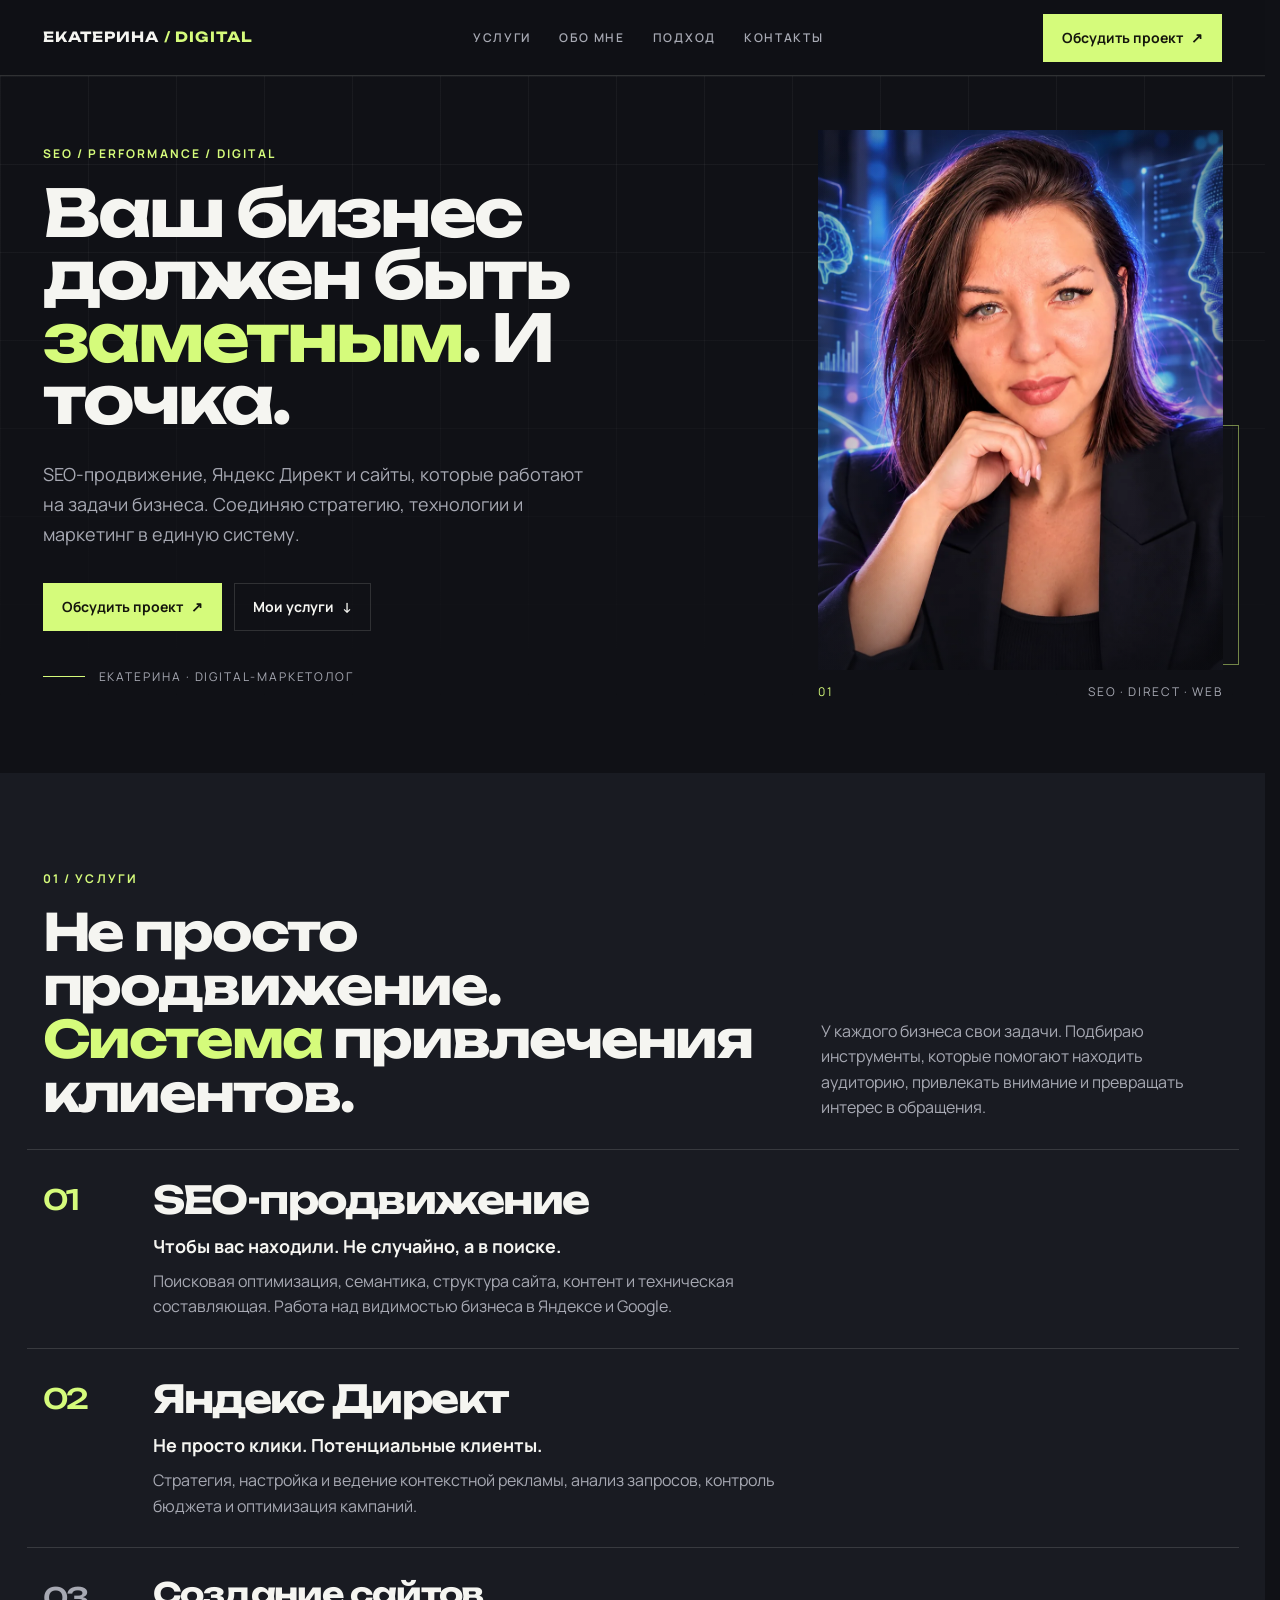
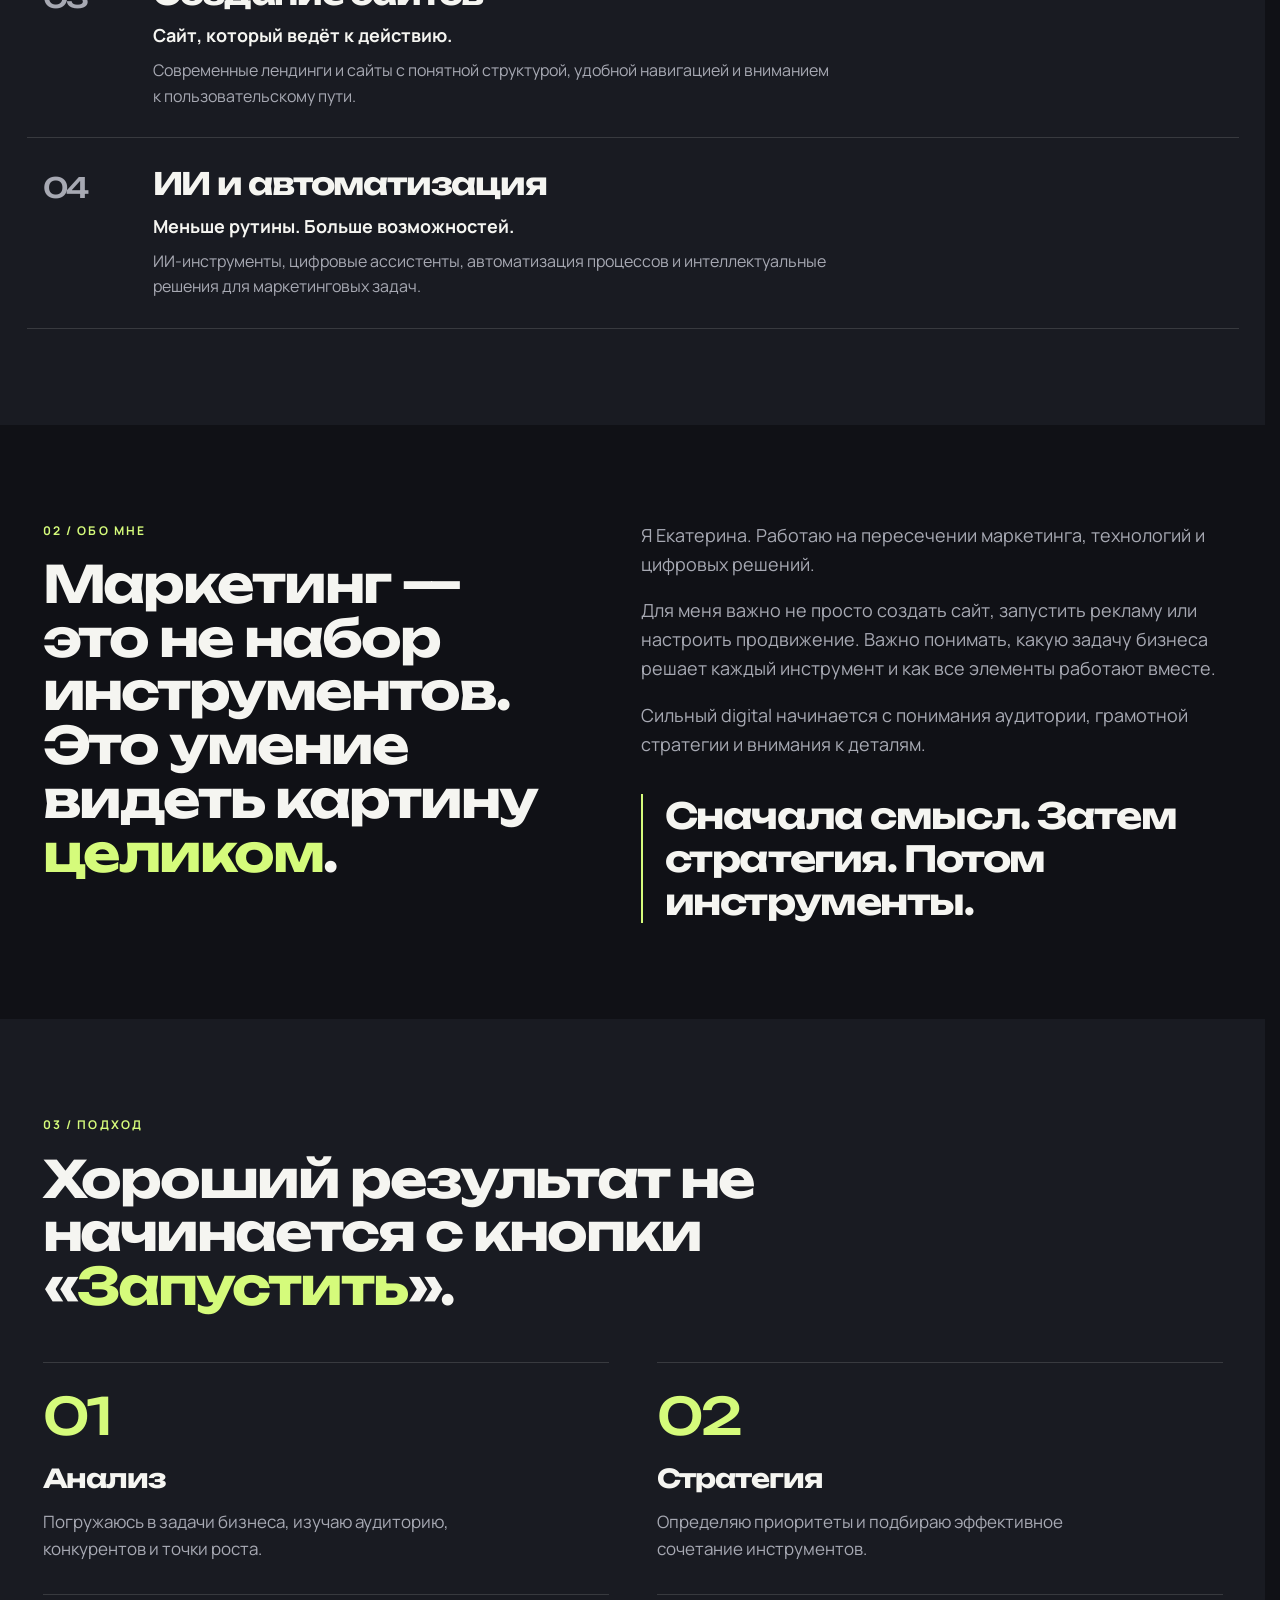
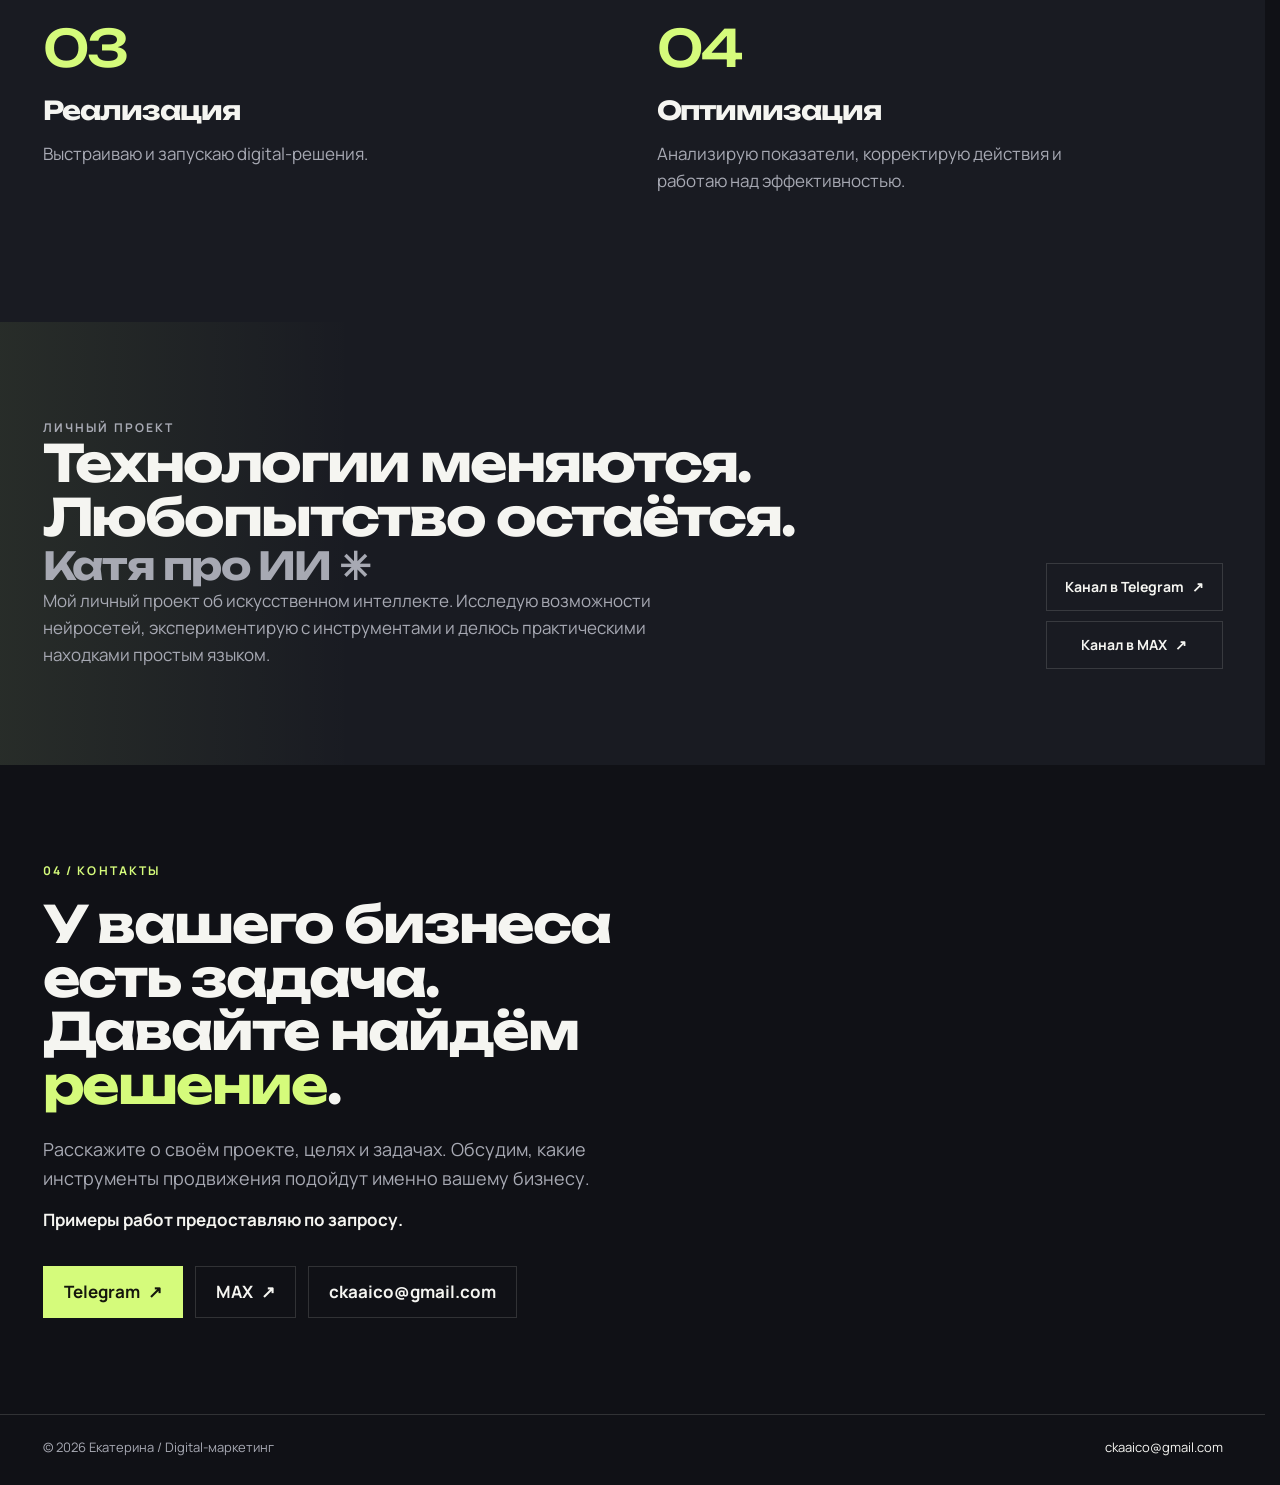
==== commit 6dd5579e: "замена фото" ====
--- a/index.html
+++ b/index.html
@@ -114,7 +114,7 @@
       <div class="portrait-wrap">
         <div class="portrait-mark" aria-hidden="true"></div>
         <div class="portrait-frame">
-          <img src="assets/images/ekaterina.webp" width="1000" height="1250" alt="Екатерина — специалист по digital-маркетингу" fetchpriority="high">
+          <img src="assets/images/ekaterina.webp" width="1200" height="1200" alt="Екатерина — специалист по digital-маркетингу" fetchpriority="high">
         </div>
         <p class="portrait-caption"><span>01</span> SEO · Direct · Web</p>
       </div>
--- a/assets/css/style.css
+++ b/assets/css/style.css
@@ -257,9 +257,9 @@
 .hero-grid {
   position: relative;
   display: grid;
-  grid-template-columns: minmax(0, 1.15fr) minmax(280px, 0.85fr);
-  gap: 48px;
-  align-items: end;
+  grid-template-columns: minmax(0, 1.28fr) minmax(260px, 0.72fr);
+  gap: 56px;
+  align-items: center;
 }
 
 .hero-grid > * { min-width: 0; }
@@ -324,15 +324,19 @@
   background: var(--lime);
 }
 
-.portrait-wrap { position: relative; }
+.portrait-wrap {
+  position: relative;
+  width: min(100%, 420px);
+  justify-self: end;
+}
 
 .portrait-mark {
   position: absolute;
-  right: -18px;
-  bottom: 28px;
-  width: 42%;
-  height: 46%;
-  border: 1px solid rgba(213, 251, 123, 0.55);
+  right: -16px;
+  bottom: 36px;
+  width: 38%;
+  height: 42%;
+  border: 1px solid rgba(213, 251, 123, 0.5);
   pointer-events: none;
 }
 
@@ -340,14 +344,24 @@
   position: relative;
   overflow: hidden;
   background: #1c1e27;
-  aspect-ratio: 0.82;
+  aspect-ratio: 3 / 4;
 }
 
 .portrait-frame img {
   width: 100%;
   height: 100%;
   object-fit: cover;
-  object-position: 50% 22%;
+  object-position: 42% 36%;
+}
+
+.portrait-frame::after {
+  content: "";
+  position: absolute;
+  inset: 0;
+  pointer-events: none;
+  background:
+    linear-gradient(180deg, rgba(16, 17, 22, 0.2), transparent 18% 76%, rgba(16, 17, 22, 0.42)),
+    linear-gradient(90deg, rgba(16, 17, 22, 0.34), transparent 24% 76%, rgba(16, 17, 22, 0.4));
 }
 
 .portrait-caption {
@@ -688,8 +702,8 @@
   .about-grid,
   .journal-grid { grid-template-columns: 1fr; }
   .hero-grid { gap: 36px; }
-  .portrait-wrap { max-width: 460px; }
-  .portrait-mark { right: 8px; bottom: 46px; }
+  .portrait-wrap { max-width: 420px; justify-self: start; }
+  .portrait-mark { right: 10px; bottom: 42px; }
   h2 { max-width: none; }
   .section { padding: 72px 0; }
   .steps { grid-template-columns: 1fr; gap: 0; }
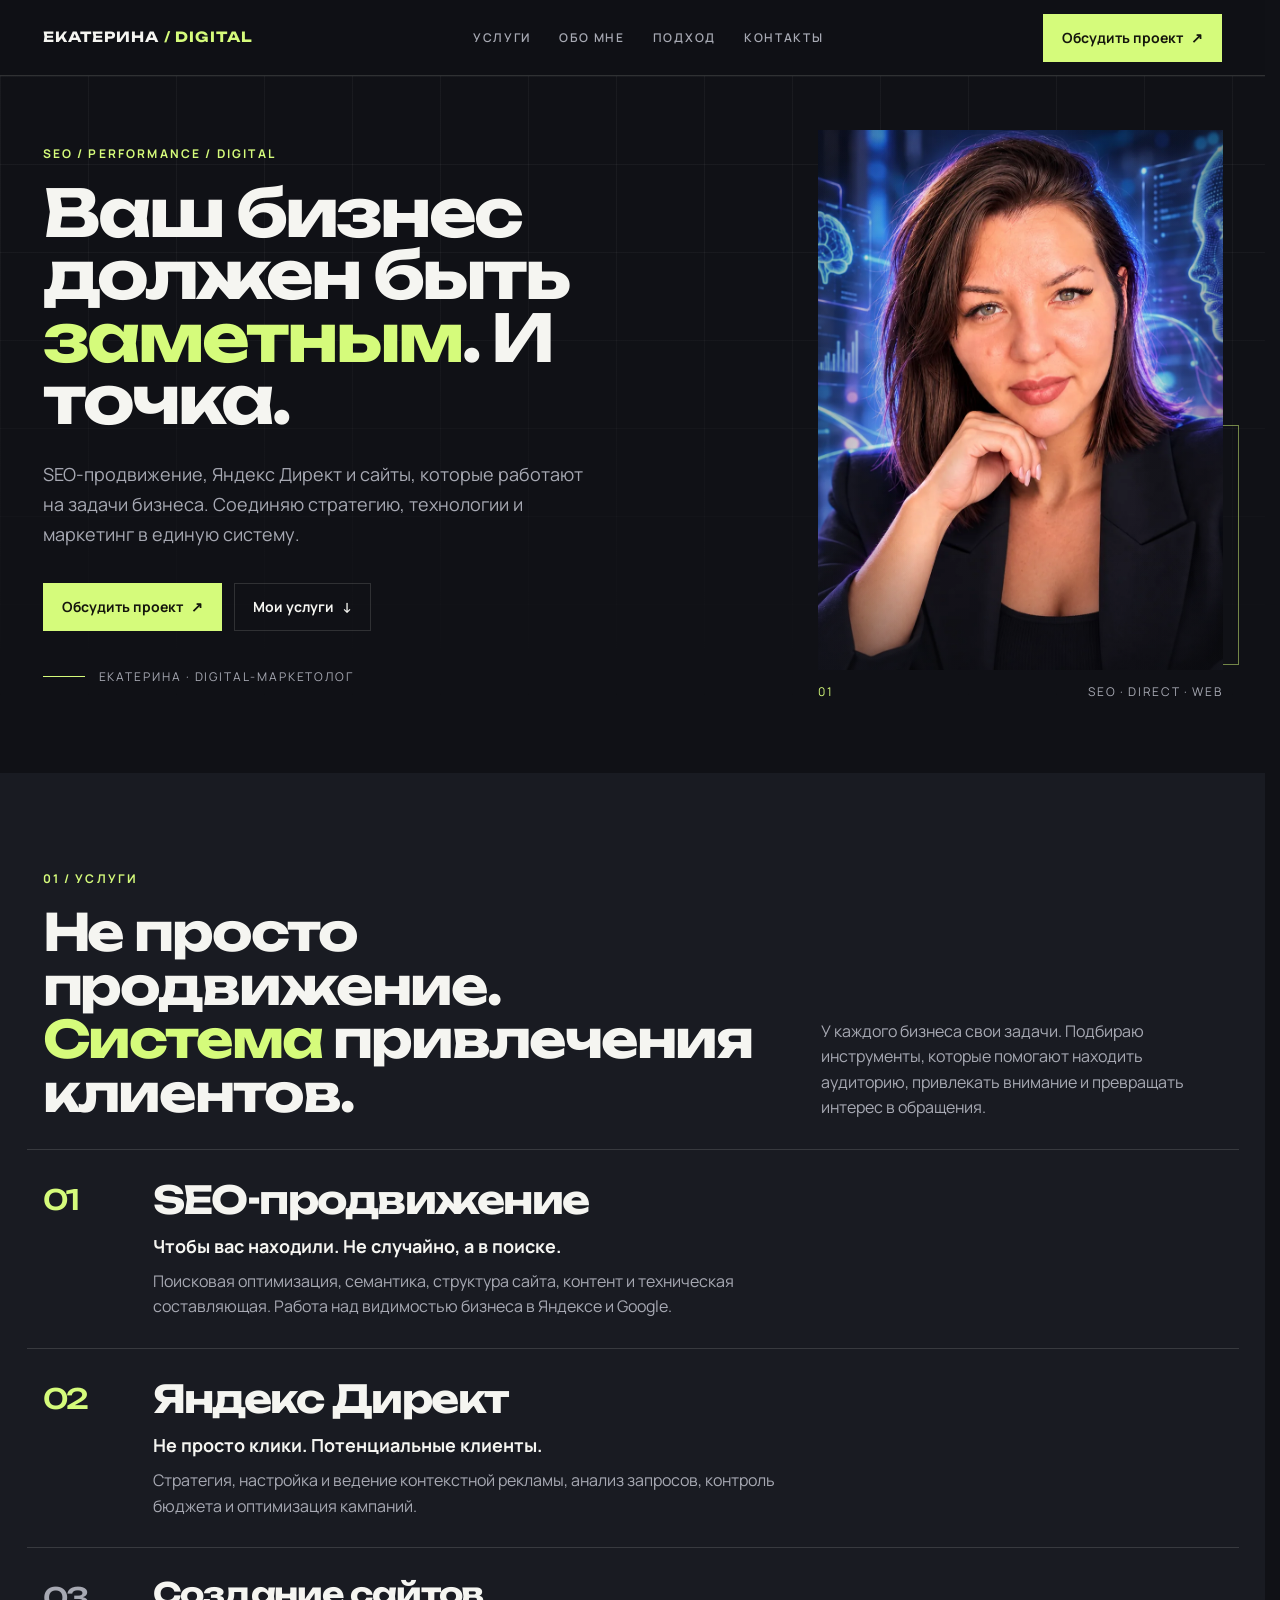
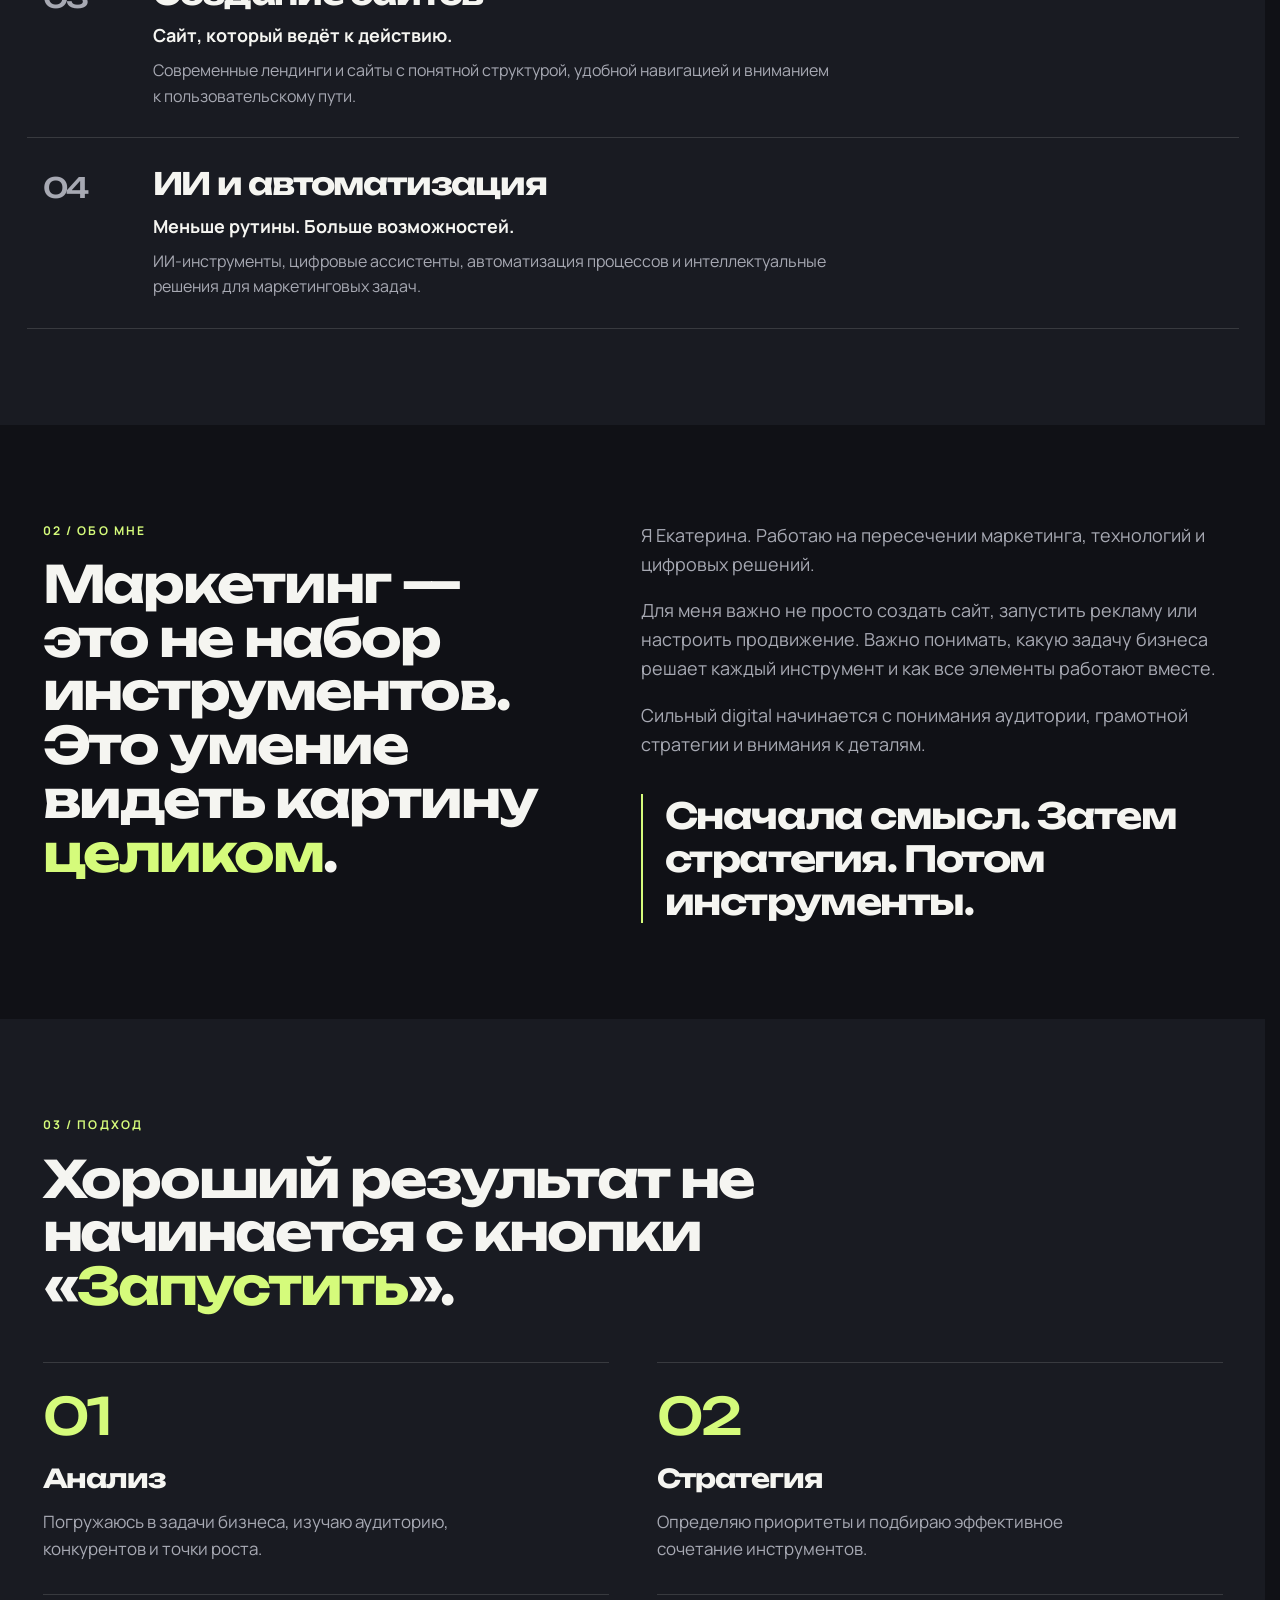
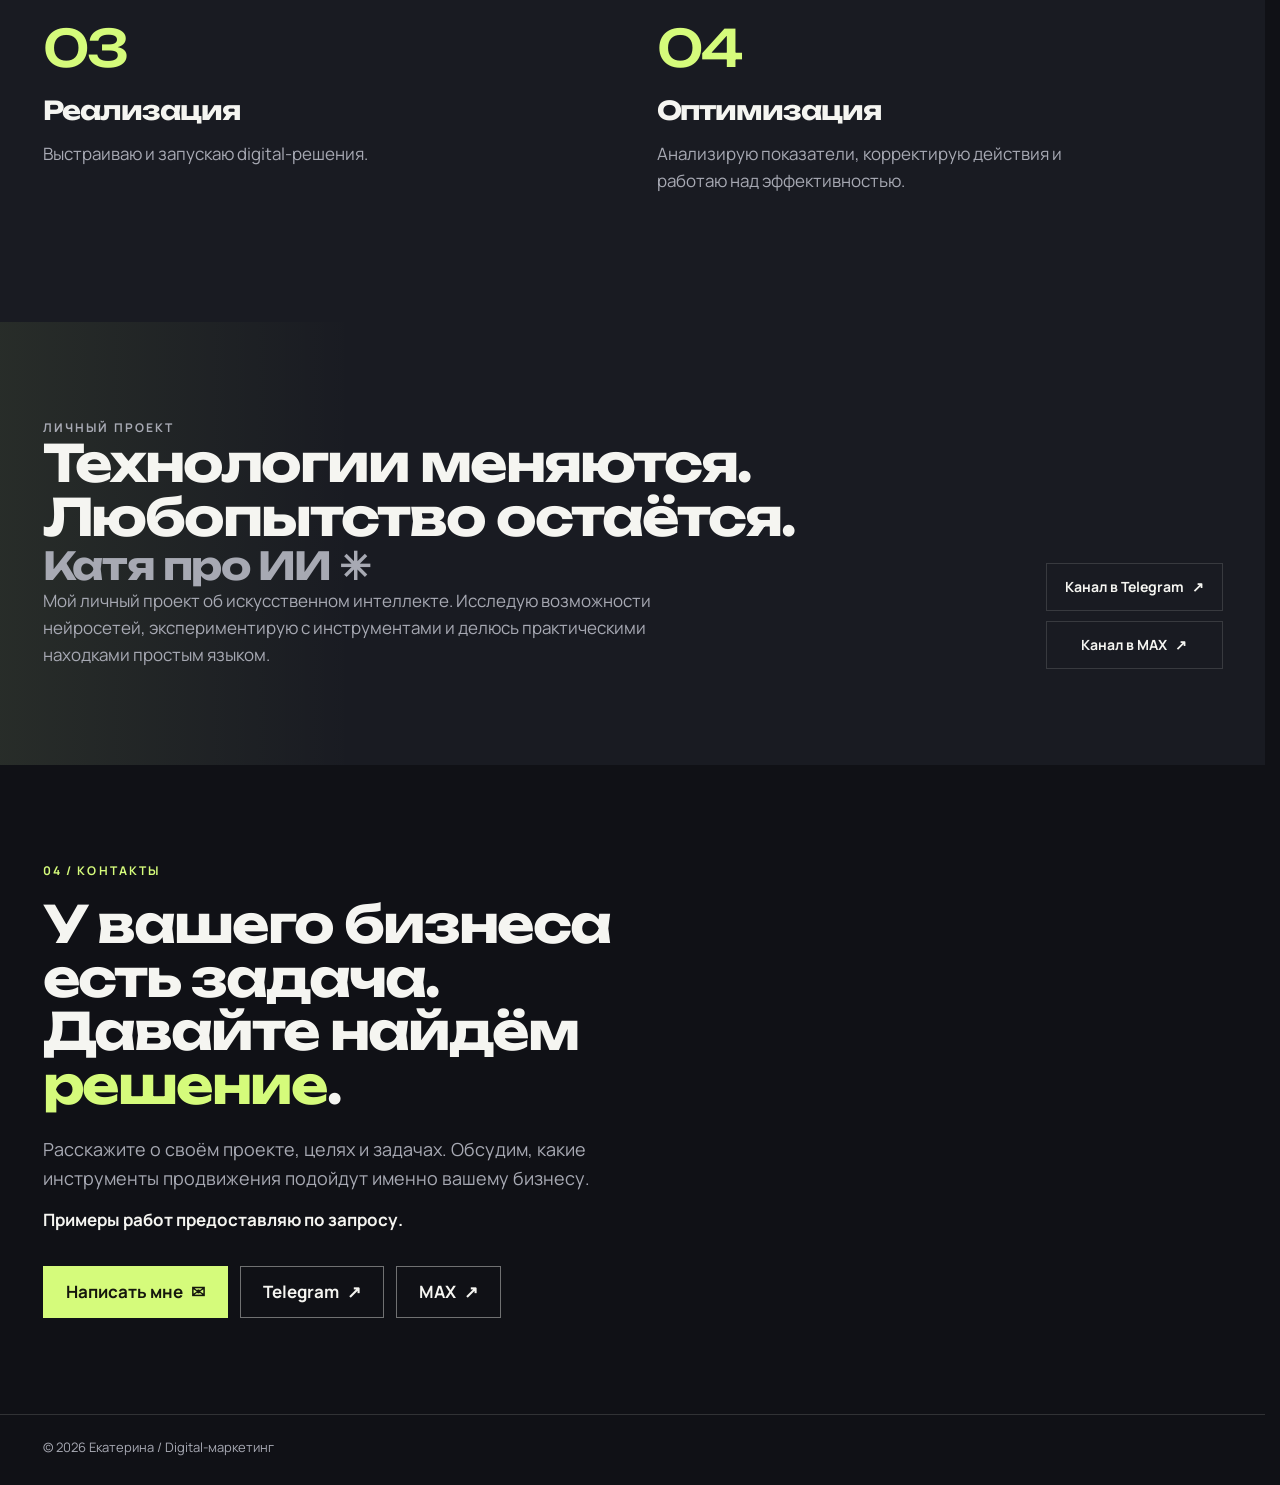
==== commit 45616337: "ост" ====
--- a/index.html
+++ b/index.html
@@ -221,9 +221,9 @@
         <p class="contact-note">Примеры работ предоставляю по запросу.</p>
       </div>
       <address class="contact-links">
+        <a class="contact-mail" href="mailto:ckaaico@gmail.com">Написать мне <span aria-hidden="true">✉</span></a>
         <a href="https://t.me/KaterinaAbora" target="_blank" rel="noopener noreferrer">Telegram <span aria-hidden="true">↗</span></a>
         <a href="https://max.ru/u/f9LHodD0cOK8-HxPPA3dqg0-fHJSx7zQ30fWcVkNC36_o7ZW6KzvtNd_kcQ" target="_blank" rel="noopener noreferrer">MAX <span aria-hidden="true">↗</span></a>
-        <a href="mailto:ckaaico@gmail.com">ckaaico@gmail.com</a>
       </address>
     </div>
   </section>
@@ -231,7 +231,6 @@
 <footer class="footer">
   <div class="container footer-inner">
     <span>© <span id="year">2026</span> Екатерина / Digital-маркетинг</span>
-    <a href="mailto:ckaaico@gmail.com">ckaaico@gmail.com</a>
   </div>
 </footer>
 <!-- Яндекс Метрика: вставьте код счётчика сюда, когда появится номер счётчика. Не добавляйте код с пустым или вымышленным id. -->
--- a/assets/css/style.css
+++ b/assets/css/style.css
@@ -581,6 +581,7 @@
 .contact-links {
   display: flex;
   flex-wrap: wrap;
+  align-items: center;
   gap: 12px;
   margin: 32px 0 0;
   font-style: normal;
@@ -591,26 +592,31 @@
   align-items: center;
   justify-content: center;
   gap: 8px;
-  min-height: 52px;
-  padding: 0 20px;
-  border: 1px solid var(--line);
+  height: 52px;
+  padding: 0 22px;
+  border: 1px solid rgba(245, 245, 241, 0.42);
+  background: transparent;
   color: var(--ink);
   text-decoration: none;
   font-weight: 700;
-  transition: border-color 0.2s, color 0.2s, background 0.2s;
-}
-
-.contact-links a:first-child {
+  white-space: nowrap;
+  transition: background 0.25s ease, color 0.25s ease, border-color 0.25s ease, transform 0.25s ease;
+}
+
+.contact-links a:hover { transform: translateY(-2px); }
+
+.contact-links a.contact-mail {
   background: var(--lime);
   border-color: var(--lime);
   color: #15160d;
 }
 
-.contact-links a:first-child:hover { background: #e7ff9d; }
-
-.contact-links a:not(:first-child):hover {
+.contact-links a.contact-mail:hover { background: #e7ff9d; }
+
+.contact-links a:not(.contact-mail):hover {
   border-color: var(--lime);
   color: var(--lime);
+  background: rgba(213, 251, 123, 0.08);
 }
 
 .footer {
@@ -720,6 +726,7 @@
   .service { grid-template-columns: 1fr; gap: 8px; padding: 22px 0; }
   .service-index { font-size: 20px; }
   .contact-links { flex-direction: column; align-items: stretch; }
+  .contact-links a { width: 100%; }
   .footer-inner { flex-direction: column; }
   .quote { font-size: 24px; }
 }
@@ -748,6 +755,8 @@
     opacity: 1;
     transform: none;
   }
+
+  .contact-links a:hover { transform: none; }
 }
 
 section[tabindex="-1"]:focus { outline: none; }
